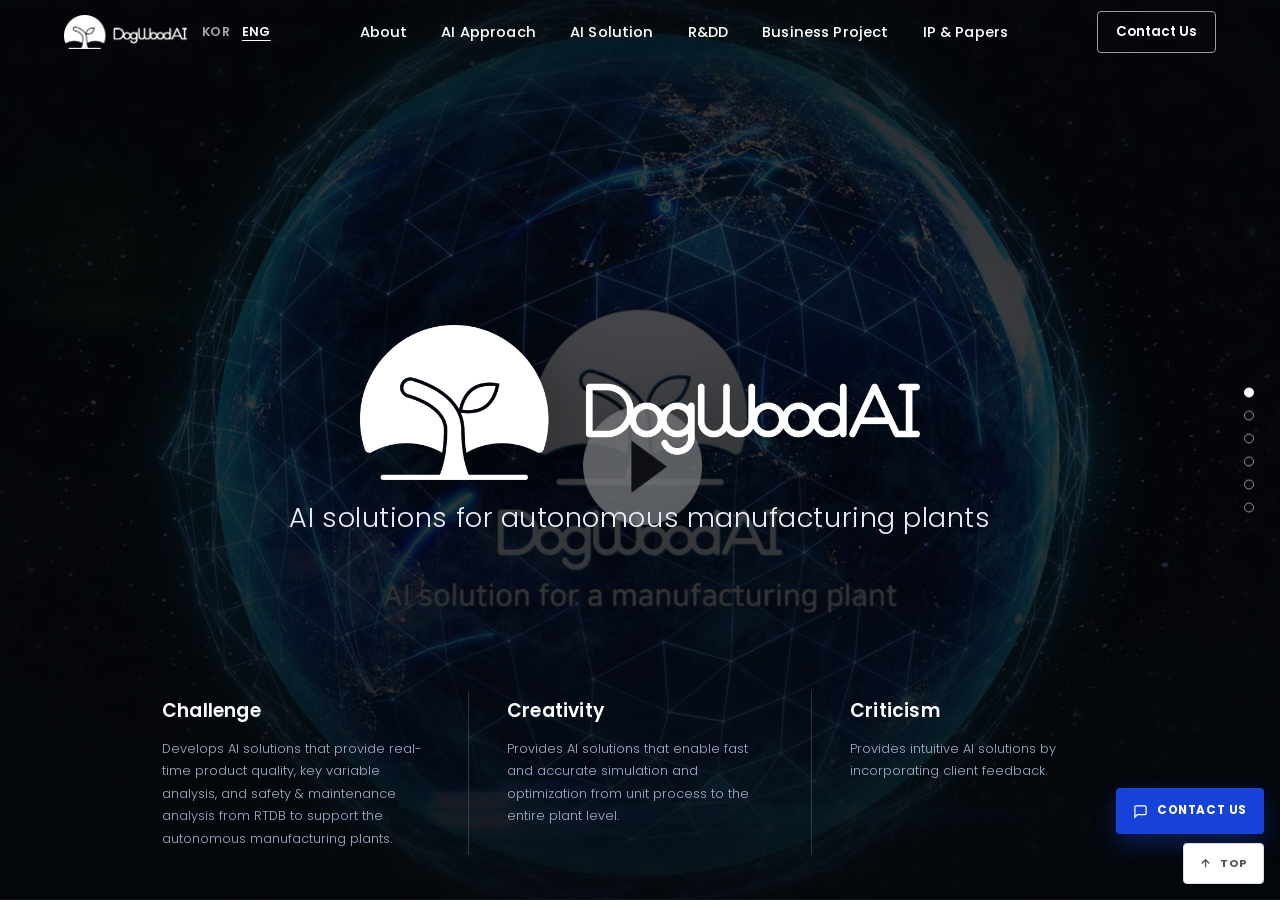
==== index.html @ 95823eed "✨ ADD: 홈페이지 코드 및 파일 추가" ====
<!DOCTYPE html>
<html lang="en">
<head>
<meta charset="UTF-8">
<meta name="viewport" content="width=device-width, initial-scale=1.0">
<title>DogWoodAI — AI solutions for autonomous manufacturing plants</title>
<meta name="description" content="DogWoodAI builds tailor-made AI for real-time prediction, simulation, optimization and safety analysis of manufacturing plants.">
<link rel="icon" href="assets/main/visual-logo.png">
<link rel="preconnect" href="https://fonts.googleapis.com">
<link rel="preconnect" href="https://fonts.gstatic.com" crossorigin>
<link href="https://fonts.googleapis.com/css2?family=Poppins:wght@300;400;500;600;700;800&family=Noto+Sans+KR:wght@300;400;500;700;800&display=swap" rel="stylesheet">
<link rel="stylesheet" href="css/style.css">
</head>
<body data-page="index.html">
<div id="site-header"></div>

<div class="fp-wrap" id="fpWrap">

  <!-- PANEL 1 · HERO -->
  <section class="hero panel panel-black" id="hero">
    <video class="hero-video" autoplay muted loop playsinline poster="assets/video/mp4_bg.jpg">
      <source src="assets/video/ad01.mp4" type="video/mp4">
    </video>
    <div class="hero-overlay"></div>
    <div class="hero-inner">
      <img class="hero-logo" src="assets/main/visual-logo.png" alt="DogWoodAI">
      <h1 class="hero-tagline" data-i18n="home.hero.tagline"></h1>
    </div>
    <div class="hero-3c">
      <div class="wrap">
        <dl><dt data-i18n="home.3c.c1.t"></dt><dd data-i18n="home.3c.c1.d"></dd></dl>
        <dl class="line"><dt data-i18n="home.3c.c2.t"></dt><dd data-i18n="home.3c.c2.d"></dd></dl>
        <dl><dt data-i18n="home.3c.c3.t"></dt><dd data-i18n="home.3c.c3.d"></dd></dl>
      </div>
    </div>
  </section>

  <!-- PANEL 2 · BUSINESS PROJECT (1) -->
  <section class="panel panel-dark" id="projects1">
    <div class="container">
      <div class="section-head reveal" style="margin-bottom:30px">
        <span class="eyebrow" data-i18n="home.proj.eyebrow"></span>
        <h2 class="h-lg" data-i18n="home.proj.title"></h2>
      </div>
      <div class="proj-grid" id="projGrid1"></div>
    </div>
  </section>

  <!-- PANEL 3 · BUSINESS PROJECT (2) -->
  <section class="panel panel-black" id="projects2">
    <div class="container">
      <div class="section-head reveal" style="margin-bottom:30px">
        <span class="eyebrow" data-i18n="home.proj.eyebrow"></span>
        <h2 class="h-lg" data-i18n="home.proj.sub"></h2>
      </div>
      <div class="proj-grid" id="projGrid2"></div>
    </div>
  </section>

  <!-- PANEL 4 · VIDEO -->
  <section class="panel panel-video" id="video">
    <div class="container">
      <div class="section-head reveal">
        <span class="eyebrow" data-i18n="home.video.eyebrow"></span>
        <h2 class="h-lg" data-i18n="home.video.title"></h2>
        <p class="lead" data-i18n="home.video.sub"></p>
      </div>
      <div class="fp-video reveal">
        <video controls preload="none" data-globe poster="assets/video/mp4_bg.jpg">
          <source src="assets/video/dogwood_01.mp4" type="video/mp4">
        </video>
      </div>
    </div>
  </section>

  <!-- PANEL 5 · CONTACT -->
  <section class="panel panel-dark" id="contact">
    <div class="container">
      <div class="section-head reveal" style="margin-bottom:6px"><h2 class="h-lg" data-i18n="home.contact.h"></h2></div>
      <div class="contact-card reveal">
        <div class="contact-wrap">
          <div class="contact-info">
            <div class="ci-item">
              <span class="ci-ic"><svg viewBox="0 0 24 24" fill="none" stroke="currentColor" stroke-width="2"><path d="M12 21s-7-6.5-7-11a7 7 0 0 1 14 0c0 4.5-7 11-7 11Z"/><circle cx="12" cy="10" r="2.4"/></svg></span>
              <div><b data-i18n="contact.addr.l"></b><span data-i18n="contact.addr.v"></span></div>
            </div>
            <div class="ci-item">
              <span class="ci-ic"><svg viewBox="0 0 24 24" fill="none" stroke="currentColor" stroke-width="2"><path d="M22 16.9v3a2 2 0 0 1-2.2 2 19.8 19.8 0 0 1-8.6-3 19.5 19.5 0 0 1-6-6 19.8 19.8 0 0 1-3-8.7A2 2 0 0 1 4.1 2H7a2 2 0 0 1 2 1.7c.1 1 .4 1.9.7 2.8a2 2 0 0 1-.5 2.1L8 9.9a16 16 0 0 0 6 6l1.3-1.3a2 2 0 0 1 2.1-.4c.9.3 1.8.5 2.8.6a2 2 0 0 1 1.8 2.1Z"/></svg></span>
              <div><b data-i18n="contact.phone.l"></b><span>+82 10 6278 0184</span></div>
            </div>
            <div class="ci-item">
              <span class="ci-ic"><svg viewBox="0 0 24 24" fill="none" stroke="currentColor" stroke-width="2"><rect x="2" y="4" width="20" height="16" rx="2"/><path d="m2 7 10 6 10-6"/></svg></span>
              <div><b data-i18n="contact.email.l"></b><span>dogwoodai@dogwoodai.com</span></div>
            </div>
          </div>
          <form class="contact-form" id="contactForm">
            <div class="form-row">
              <div class="field"><label data-i18n="contact.f.name"></label><input type="text" data-i18n-ph="contact.f.name.ph" required></div>
              <div class="field"><label data-i18n="contact.f.email"></label><input type="email" data-i18n-ph="contact.f.email.ph" required></div>
            </div>
            <div class="field">
              <label data-i18n="contact.f.msg"></label>
              <textarea maxlength="500" data-i18n-ph="contact.f.msg.ph" required></textarea>
              <div class="char-count">0 / 500</div>
            </div>
            <label class="consent"><input type="checkbox" required><span data-i18n="contact.consent"></span></label>
            <button type="submit" class="btn btn-primary btn-lg" style="width:100%;justify-content:center" data-i18n="contact.submit"></button>
          </form>
        </div>
      </div>
    </div>
  </section>

  <!-- PANEL 6 · FOOTER -->
  <section class="panel panel-foot" id="end">
    <div id="site-footer"></div>
  </section>

</div>

<div class="fp-dots" id="fpDots"></div>

<script src="js/translations.js"></script>
<script src="js/app.js"></script>
<script>
document.addEventListener("DOMContentLoaded", function(){
  /* Business Project cards — real thumbnails + real titles (matches the live site) */
  function projCard(i){
    var n = (i < 10 ? "0" : "") + i;
    return '<a class="proj-box reveal" href="projects.html">'+
      '<div class="pb-img"><img src="assets/main/slider_thumb'+n+'.jpg" alt="" loading="lazy"></div>'+
      '<div class="pb-body"><h3 data-i18n="proj.p'+i+'.t"></h3>'+
      '<span class="pb-more" data-i18n="home.proj.click"></span></div></a>';
  }
  document.getElementById("projGrid1").innerHTML = [1,2,3,4,5,6].map(projCard).join("");
  document.getElementById("projGrid2").innerHTML = [7,8,9].map(projCard).join("");

  window.DW.setLang(window.DW.getLang());
  window.DW.observeReveals();
});
</script>
<script src="js/fullpage.js"></script>
</body>
</html>
---- css/style.css ----
@import url('https://fonts.googleapis.com/css2?family=Poppins:wght@300;400;500;600;700;800&family=Noto+Sans+KR:wght@300;400;500;700;800&family=Titillium+Web:wght@400;600;700&display=swap');
/* ===================================================================
   DogWoodAI — Site Clone Stylesheet
   Corporate AI / industrial autonomous-plant aesthetic
   =================================================================== */

/* ---------- Design Tokens ---------- */
:root{
  --navy-900:#06122e;
  --navy-800:#0a1f44;
  --navy-700:#102a5c;
  --navy-600:#173a78;
  --blue-500:#1f6feb;
  --blue-400:#3b82f6;
  --cyan-400:#38bdf8;
  --teal-400:#2dd4bf;
  --coral:#ff6b6b;          /* subtle dogwood accent */
  --ink:#0f172a;
  --slate:#475569;
  --muted:#64748b;
  --line:#e3e9f2;
  --bg:#ffffff;
  --bg-soft:#f5f8fc;
  --bg-softer:#eef3fb;
  --white:#ffffff;

  --radius:14px;
  --radius-sm:10px;
  --radius-lg:22px;
  --shadow-sm:0 1px 3px rgba(16,42,92,.06),0 1px 2px rgba(16,42,92,.04);
  --shadow:0 8px 30px rgba(13,33,73,.08);
  --shadow-lg:0 24px 60px rgba(13,33,73,.16);
  --maxw:1200px;
  --nav-h:64px;

  --ff-sans:"Poppins","Noto Sans KR",-apple-system,BlinkMacSystemFont,"Segoe UI",Roboto,sans-serif;
  --black:#05080d;
  --grad-hero:radial-gradient(1200px 600px at 70% -10%,rgba(56,189,248,.25),transparent 60%),
              radial-gradient(900px 500px at 10% 20%,rgba(31,111,235,.28),transparent 55%),
              linear-gradient(160deg,#06122e 0%,#0a1f44 45%,#102a5c 100%);
}

*,*::before,*::after{box-sizing:border-box;margin:0;padding:0}
html{scroll-behavior:smooth;-webkit-text-size-adjust:100%}
body{
  font-family:var(--ff-sans);
  color:var(--ink);
  background:var(--bg);
  line-height:1.65;
  font-size:16px;
  overflow-x:hidden;
  -webkit-font-smoothing:antialiased;
}
img{max-width:100%;display:block}
a{color:inherit;text-decoration:none}
ul{list-style:none}
button{font-family:inherit;cursor:pointer;border:none;background:none}
:lang(ko),[lang="ko"]{word-break:keep-all}

.container{width:100%;max-width:var(--maxw);margin:0 auto;padding:0 24px}
.section{padding:96px 0}
.section--soft{background:var(--bg-soft)}
.section--navy{background:var(--navy-800);color:#dce6f7}
.center{text-align:center}

/* ---------- Typography helpers ---------- */
h1,h2,h3,h4{line-height:1.2;font-weight:800;letter-spacing:-.02em;color:var(--ink)}
.section--navy h1,.section--navy h2,.section--navy h3{color:#fff}
.eyebrow{
  display:inline-block;font-size:.78rem;font-weight:700;letter-spacing:.18em;
  text-transform:uppercase;color:var(--blue-500);margin-bottom:14px;
}
.section--navy .eyebrow{color:var(--cyan-400)}
.h-xl{font-size:clamp(2.2rem,5vw,3.6rem)}
.h-lg{font-size:clamp(1.8rem,3.6vw,2.7rem)}
.h-md{font-size:clamp(1.3rem,2.4vw,1.7rem)}
.lead{font-size:1.12rem;color:var(--slate)}
.section--navy .lead{color:#aebfe0}
.muted{color:var(--muted)}
.section-head{max-width:760px;margin:0 auto 56px;text-align:center}
.section-head.left{margin-left:0;text-align:left}

/* ---------- Buttons ---------- */
.btn{
  display:inline-flex;align-items:center;gap:9px;
  padding:13px 26px;border-radius:999px;font-weight:600;font-size:.96rem;
  transition:.22s ease;white-space:nowrap;cursor:pointer;border:1.5px solid transparent;
}
.btn svg{width:18px;height:18px}
.btn-primary{background:var(--blue-500);color:#fff;box-shadow:0 8px 22px rgba(31,111,235,.32)}
.btn-primary:hover{background:#1559c9;transform:translateY(-2px);box-shadow:0 12px 28px rgba(31,111,235,.42)}
.btn-ghost{border-color:rgba(255,255,255,.35);color:#fff}
.btn-ghost:hover{background:rgba(255,255,255,.1);border-color:#fff}
.btn-outline{border-color:var(--line);color:var(--ink);background:#fff}
.btn-outline:hover{border-color:var(--blue-500);color:var(--blue-500)}
.btn-lg{padding:16px 34px;font-size:1.02rem}

/* ===================================================================
   HEADER / NAV
   =================================================================== */
.site-header{
  position:fixed;top:0;left:0;right:0;z-index:1000;
  background:#fff;border-bottom:1px solid var(--line);transition:.3s;
}
/* transparent variant — used ONLY over the homepage video hero */
.site-header.over-hero{background:transparent;border-bottom-color:transparent;box-shadow:none}
.nav{height:var(--nav-h);display:flex;align-items:center;justify-content:space-between;gap:20px}
.nav-left{display:flex;align-items:center;gap:15px}
.brand{display:flex;align-items:center}
.brand-logo{height:34px;width:auto;display:block;transition:.3s;filter:brightness(0)} /* BLACK logo on white header */
.site-header.over-hero .brand-logo{filter:none} /* white logo over dark hero */

.nav-menu{display:flex;align-items:center;gap:26px}
.nav-item{position:static}
.nav-link{
  display:flex;align-items:center;padding:21px 4px;
  font-weight:600;font-size:.92rem;color:#111;transition:.16s;cursor:pointer;letter-spacing:.01em;
}
.nav-link:hover{color:var(--blue-500)}
.site-header.over-hero .nav-link{color:#fff;font-weight:500}
.site-header.over-hero .nav-link:hover{color:#fff}

/* horizontal sub-menu bar under the header (matches the original) */
.dropdown{
  position:absolute;top:100%;left:0;right:0;
  background:#fff;border-bottom:1px solid var(--line);box-shadow:0 16px 28px rgba(13,33,73,.08);
  opacity:0;visibility:hidden;transition:.16s;transform:translateY(-4px);
}
.dropdown::before{content:"";position:absolute;top:-14px;left:0;right:0;height:16px} /* hover bridge */
.nav-item:hover .dropdown{opacity:1;visibility:visible;transform:translateY(0)}
.dropdown-grid{display:flex;justify-content:center;gap:46px;padding:15px 24px;flex-wrap:wrap}
.drop-link{display:block;white-space:nowrap}
.drop-link b{font-weight:600;font-size:.88rem;color:#222;transition:.14s}
.drop-link:hover b{color:var(--blue-500);text-decoration:underline;text-underline-offset:5px}

.nav-right{display:flex;align-items:center;gap:12px}
/* language switch — plain text next to the logo, active is underlined */
.lang-toggle{display:flex;align-items:center;gap:12px}
.lang-toggle button{padding:0;font-size:.78rem;font-weight:600;color:#9aa0aa;letter-spacing:.02em;transition:.16s}
.lang-toggle button:hover{color:#111}
.lang-toggle button.active{color:#111;text-decoration:underline;text-underline-offset:4px}
.site-header.over-hero .lang-toggle button{color:rgba(255,255,255,.65)}
.site-header.over-hero .lang-toggle button:hover,
.site-header.over-hero .lang-toggle button.active{color:#fff}
/* contact button — thin outlined rectangle */
.nav-cta{display:inline-flex;background:transparent;border:1px solid #2a2a2a;border-radius:4px;
  padding:9px 18px;font-size:.84rem;color:#111;box-shadow:none;font-weight:600}
.nav-cta:hover{background:#111;border-color:#111;color:#fff;transform:none}
.site-header.over-hero .nav-cta{border-color:rgba(255,255,255,.6);color:#fff;background:transparent}
.site-header.over-hero .nav-cta:hover{background:rgba(255,255,255,.14);border-color:#fff;color:#fff}

.hamburger{display:none;width:44px;height:44px;border-radius:11px;align-items:center;justify-content:center;border:1px solid var(--line)}
.site-header.over-hero .hamburger{border-color:rgba(255,255,255,.4)}
.hamburger span{display:block;width:20px;height:2px;background:var(--ink);position:relative;transition:.25s}
.hamburger span::before,.hamburger span::after{content:"";position:absolute;left:0;width:20px;height:2px;background:var(--ink);transition:.25s}
.site-header.over-hero .hamburger span,.site-header.over-hero .hamburger span::before,.site-header.over-hero .hamburger span::after{background:#fff}
.hamburger span::before{top:-6px}.hamburger span::after{top:6px}
body.menu-open .hamburger span{background:transparent}
body.menu-open .hamburger span::before{top:0;transform:rotate(45deg)}
body.menu-open .hamburger span::after{top:0;transform:rotate(-45deg)}

/* mobile panel */
.mobile-nav{position:fixed;inset:var(--nav-h) 0 0 0;background:#fff;z-index:999;transform:translateX(100%);
  transition:.3s;overflow-y:auto;padding:18px 22px 60px;display:none}
.mobile-nav.open{transform:translateX(0)}
.m-group{border-bottom:1px solid var(--line)}
.m-head{display:flex;justify-content:space-between;align-items:center;padding:16px 4px;font-weight:700;font-size:1.05rem}
.m-head .chev{width:16px;height:16px;transition:.25s}
.m-group.open .m-head .chev{transform:rotate(180deg)}
.m-sub{max-height:0;overflow:hidden;transition:.3s}
.m-group.open .m-sub{max-height:600px}
.m-sub a{display:block;padding:11px 4px 11px 16px;color:var(--slate);font-size:.95rem;border-left:2px solid var(--line)}
.m-sub a:hover{color:var(--blue-500);border-color:var(--blue-500)}
.m-cta{margin-top:22px;display:flex;flex-direction:column;gap:12px}

/* ===================================================================
   CES POPUP
   =================================================================== */
.ces-popup{position:fixed;left:24px;bottom:24px;z-index:1100;width:340px;max-width:calc(100vw - 48px);
  background:#fff;border-radius:18px;box-shadow:var(--shadow-lg);overflow:hidden;border:1px solid var(--line);
  transform:translateY(20px);opacity:0;transition:.4s;pointer-events:none}
.ces-popup.show{transform:translateY(0);opacity:1;pointer-events:auto}
.ces-banner{position:relative;background:var(--navy-900);line-height:0}
.ces-banner img{width:100%;height:auto;display:block}
.ces-body{padding:16px 18px 18px}
.ces-body p{font-size:.9rem;color:var(--slate);margin-bottom:14px}
.ces-body .btn{width:100%;justify-content:center;padding:11px}
.ces-close{position:absolute;top:10px;right:12px;width:28px;height:28px;border-radius:8px;color:#fff;
  background:rgba(0,0,0,.25);display:grid;place-items:center;font-size:1rem;z-index:2}
.ces-close:hover{background:rgba(0,0,0,.45)}

/* ===================================================================
   HERO
   =================================================================== */
.hero{position:relative;height:100vh;min-height:660px;background:var(--black);color:#fff;overflow:hidden;
  display:flex;align-items:center;justify-content:center}
.hero-video{position:absolute;inset:0;width:100%;height:100%;object-fit:cover;z-index:0}
.hero-overlay{position:absolute;inset:0;z-index:1;
  background:radial-gradient(120% 90% at 50% 35%,rgba(5,8,13,.45),rgba(5,8,13,.86) 90%)}
.hero-inner{position:relative;z-index:3;width:100%;max-width:1100px;padding:0 24px;text-align:center;
  display:flex;flex-direction:column;align-items:center;margin-top:-40px}
.hero-logo{width:min(560px,82vw);height:auto;margin:0 auto 22px;
  filter:drop-shadow(0 6px 30px rgba(0,0,0,.4));animation:heroFade 1.2s ease both}
.hero-tagline{color:#eaf0fb;font-size:clamp(1rem,2.3vw,1.7rem);font-weight:300;letter-spacing:.02em;
  animation:heroFade 1.2s .15s ease both}
@keyframes heroFade{from{opacity:0;transform:translateY(18px)}to{opacity:1;transform:none}}

/* Challenge / Creativity / Criticism at the bottom */
.hero-3c{position:absolute;left:0;right:0;bottom:46px;z-index:3;animation:heroFade 1.2s .3s ease both}
.hero-3c .wrap{max-width:1080px;margin:0 auto;padding:0 24px;display:grid;grid-template-columns:repeat(3,1fr)}
.hero-3c dl{padding:4px 38px}
.hero-3c dl.line{border-left:1px solid rgba(255,255,255,.16);border-right:1px solid rgba(255,255,255,.16)}
.hero-3c dt{color:#fff;font-weight:600;font-size:1.18rem;margin-bottom:12px;letter-spacing:.01em}
.hero-3c dd{font-size:.8rem;line-height:1.75;color:#9fb0c9;font-weight:300}

/* vertical slide dots */
.hero-dots{position:absolute;right:30px;top:50%;transform:translateY(-50%);z-index:4;display:flex;flex-direction:column;gap:14px}
.hero-dots span{width:9px;height:9px;border-radius:50%;border:1.5px solid rgba(255,255,255,.55);
  background:transparent;cursor:pointer;transition:.2s}
.hero-dots span:hover{border-color:#fff}
.hero-dots span.active{background:#fff;border-color:#fff}

/* scroll indicator */
.hero-scroll{position:absolute;left:50%;bottom:170px;transform:translateX(-50%);z-index:4;
  width:26px;height:42px;border:2px solid rgba(255,255,255,.5);border-radius:14px;display:none}
.hero-scroll::after{content:"";position:absolute;left:50%;top:8px;width:4px;height:8px;border-radius:2px;
  background:#fff;transform:translateX(-50%);animation:scrolly 1.6s ease infinite}
@keyframes scrolly{0%{opacity:0;transform:translate(-50%,0)}40%{opacity:1}80%,100%{opacity:0;transform:translate(-50%,12px)}}

/* ===================================================================
   3C — Challenge / Creativity / Criticism
   =================================================================== */
.cards-3{display:grid;grid-template-columns:repeat(3,1fr);gap:24px}
.c-card{position:relative;background:#fff;border:1px solid var(--line);border-radius:var(--radius-lg);
  padding:36px 30px;transition:.25s;overflow:hidden}
.c-card:hover{transform:translateY(-6px);box-shadow:var(--shadow-lg);border-color:transparent}
.c-card::before{content:"";position:absolute;top:0;left:0;width:100%;height:4px;
  background:linear-gradient(90deg,var(--blue-500),var(--cyan-400));opacity:0;transition:.25s}
.c-card:hover::before{opacity:1}
.c-num{font-size:.8rem;font-weight:800;letter-spacing:.15em;color:var(--blue-500)}
.c-ic{width:60px;height:60px;border-radius:16px;display:grid;place-items:center;margin:14px 0 20px;
  background:linear-gradient(135deg,var(--navy-800),var(--blue-500));color:#fff}
.c-ic svg{width:30px;height:30px}
.c-card h3{font-size:1.35rem;margin-bottom:12px}
.c-card p{color:var(--slate);font-size:.98rem}

/* ===================================================================
   FEATURE / SPLIT blocks
   =================================================================== */
.split{display:grid;grid-template-columns:1fr 1fr;gap:60px;align-items:center}
.split.rev .split-media{order:2}
.feature-list{display:flex;flex-direction:column;gap:18px;margin-top:26px}
.feature-list li{display:flex;gap:14px;align-items:flex-start}
.feature-list .fic{width:30px;height:30px;border-radius:8px;flex:none;display:grid;place-items:center;
  background:var(--bg-softer);color:var(--blue-500)}
.feature-list .fic svg{width:17px;height:17px}
.feature-list b{display:block;font-size:1.02rem}
.feature-list p{font-size:.94rem;color:var(--muted);margin:0}

/* media placeholder block */
.media{position:relative;border-radius:var(--radius-lg);overflow:hidden;background:var(--grad-hero);
  min-height:340px;display:grid;place-items:center;color:#fff;box-shadow:var(--shadow-lg)}
.media .media-label{position:absolute;bottom:16px;left:18px;font-size:.78rem;color:#b9caea;
  background:rgba(0,0,0,.25);padding:5px 12px;border-radius:999px;backdrop-filter:blur(4px)}
.media .media-ic{width:90px;height:90px;opacity:.9}
.media img{position:absolute;inset:0;width:100%;height:100%;object-fit:cover;z-index:0}
.media .media-label{z-index:2}
.media.has-img::after{content:"";position:absolute;inset:0;z-index:1;background:linear-gradient(180deg,rgba(6,18,46,.1),rgba(6,18,46,.45))}

/* full-width technical diagram band (Approach / Solution) */
.diagram{width:100%;border-radius:16px;overflow:hidden;border:1px solid var(--line);background:#fff;box-shadow:var(--shadow);margin-top:18px}
.diagram img{width:100%;height:auto;display:block}
.diagram + .diagram{margin-top:22px}
.diagram-cap{text-align:center;font-size:.86rem;color:var(--muted);margin-top:14px}
.media.soft{background:linear-gradient(135deg,var(--bg-softer),#dbe7fb);color:var(--blue-500)}
.media.soft .media-label{color:var(--slate);background:rgba(255,255,255,.6)}
.media.video::before{content:"";position:absolute;width:72px;height:72px;border-radius:50%;
  background:rgba(255,255,255,.9);box-shadow:0 8px 30px rgba(0,0,0,.3)}
.media.video::after{content:"";position:absolute;border-left:24px solid var(--blue-500);
  border-top:14px solid transparent;border-bottom:14px solid transparent;margin-left:6px}

/* ===================================================================
   PROJECT CAROUSEL
   =================================================================== */
.carousel{position:relative}
.carousel-track{display:flex;gap:24px;overflow-x:auto;scroll-snap-type:x mandatory;
  padding:6px 4px 26px;scroll-behavior:smooth;-ms-overflow-style:none;scrollbar-width:none}
.carousel-track::-webkit-scrollbar{display:none}
.p-card{scroll-snap-align:start;flex:0 0 360px;max-width:360px;background:#fff;border:1px solid var(--line);
  border-radius:var(--radius-lg);overflow:hidden;transition:.25s;display:flex;flex-direction:column}
.p-card:hover{transform:translateY(-6px);box-shadow:var(--shadow-lg)}
.p-thumb{height:210px;position:relative;display:grid;place-items:center;color:#fff;overflow:hidden;background:var(--navy-800)}
.p-thumb img{position:absolute;inset:0;width:100%;height:100%;object-fit:cover;z-index:1;transition:.4s}
.p-card:hover .p-thumb img{transform:scale(1.06)}
.p-thumb::after{content:"";position:absolute;inset:0;z-index:1;background:linear-gradient(180deg,rgba(6,18,46,.15),rgba(6,18,46,.55))}
.p-thumb svg{width:64px;height:64px;opacity:.9;z-index:2}
.p-thumb .p-cat{position:absolute;top:14px;left:14px;z-index:2;font-size:.72rem;font-weight:700;
  background:rgba(255,255,255,.2);border:1px solid rgba(255,255,255,.3);padding:4px 11px;border-radius:999px;letter-spacing:.04em}
.p-body{padding:22px 22px 24px;flex:1;display:flex;flex-direction:column}
.p-body h3{font-size:1.12rem;margin-bottom:10px;line-height:1.35}
.p-body p{font-size:.9rem;color:var(--muted);flex:1}
.p-more{margin-top:16px;font-weight:700;font-size:.88rem;color:var(--blue-500);display:inline-flex;align-items:center;gap:6px}
.p-more svg{width:15px;height:15px;transition:.2s}
.p-card:hover .p-more svg{transform:translateX(4px)}
.carousel-nav{display:flex;gap:10px;justify-content:flex-end;margin-bottom:8px}
.carousel-btn{width:46px;height:46px;border-radius:50%;border:1px solid var(--line);background:#fff;
  display:grid;place-items:center;color:var(--ink);transition:.2s}
.carousel-btn:hover{background:var(--navy-800);color:#fff;border-color:var(--navy-800)}
.carousel-btn svg{width:20px;height:20px}

/* thumbnail gradient variants */
.g1{background:linear-gradient(135deg,#0a1f44,#1f6feb)}
.g2{background:linear-gradient(135deg,#0e7490,#38bdf8)}
.g3{background:linear-gradient(135deg,#155e75,#2dd4bf)}
.g4{background:linear-gradient(135deg,#1e3a8a,#6366f1)}
.g5{background:linear-gradient(135deg,#0f766e,#22c55e)}
.g6{background:linear-gradient(135deg,#7c2d12,#f59e0b)}
.g7{background:linear-gradient(135deg,#312e81,#8b5cf6)}
.g8{background:linear-gradient(135deg,#0c4a6e,#0ea5e9)}
.g9{background:linear-gradient(135deg,#134e4a,#14b8a6)}

/* ===================================================================
   STATS band
   =================================================================== */
.stats{display:grid;grid-template-columns:repeat(4,1fr);gap:30px;text-align:center}
.stat b{display:block;font-size:clamp(2.2rem,4vw,3rem);font-weight:800;color:#fff;letter-spacing:-.02em}
.stat span{font-size:.92rem;color:#9fb2da}

/* ===================================================================
   PAGE HERO (sub-pages)
   =================================================================== */
.page-hero{background:linear-gradient(rgba(4,10,26,.32),rgba(4,10,26,.32)),url(../assets/main/s_visual00.jpg) center/cover no-repeat,#06122e;
  color:#fff;margin-top:var(--nav-h);height:286px;padding:0;display:flex;align-items:center;position:relative;overflow:hidden}
body[data-banner="1"] .page-hero{background-image:linear-gradient(rgba(4,10,26,.32),rgba(4,10,26,.32)),url(../assets/main/s_visual01.jpg)}
body[data-banner="2"] .page-hero{background-image:linear-gradient(rgba(4,10,26,.32),rgba(4,10,26,.32)),url(../assets/main/s_visual02.jpg)}
body[data-banner="3"] .page-hero{background-image:linear-gradient(rgba(4,10,26,.32),rgba(4,10,26,.32)),url(../assets/main/s_visual03.jpg)}
.page-hero::after{content:none}
.page-hero .container{position:relative;z-index:2}
.breadcrumb{display:none}
.page-hero h1{font-size:clamp(2rem,3.6vw,2.7rem);color:#fff;margin:0;font-weight:700}
.page-hero p{display:none}

/* sub-nav tabs */
.subnav{background:#fff;border-bottom:1px solid var(--line);position:sticky;top:var(--nav-h);z-index:90}
.subnav .container{display:flex;gap:6px;overflow-x:auto;scrollbar-width:none}
.subnav .container::-webkit-scrollbar{display:none}
.subnav a{padding:17px 16px;font-weight:600;font-size:.92rem;color:var(--muted);border-bottom:2px solid transparent;white-space:nowrap;transition:.18s}
.subnav a:hover{color:var(--ink)}
.subnav a.active{color:var(--blue-500);border-color:var(--blue-500)}

/* ===================================================================
   GENERIC GRID CARDS (solutions, approaches, rndd, projects)
   =================================================================== */
.grid{display:grid;gap:24px}
.grid-2{grid-template-columns:repeat(2,1fr)}
.grid-3{grid-template-columns:repeat(3,1fr)}
.grid-4{grid-template-columns:repeat(4,1fr)}

.tile{background:#fff;border:1px solid var(--line);border-radius:var(--radius-lg);padding:30px 28px;transition:.25s;display:flex;flex-direction:column}
.tile:hover{transform:translateY(-5px);box-shadow:var(--shadow-lg);border-color:transparent}
.tile-ic{width:56px;height:56px;border-radius:14px;display:grid;place-items:center;margin-bottom:20px;
  background:linear-gradient(135deg,var(--navy-800),var(--blue-500));color:#fff}
.tile-ic svg{width:28px;height:28px}
.tile .tag{font-size:.74rem;font-weight:700;color:var(--blue-500);letter-spacing:.08em;text-transform:uppercase}
.tile h3{font-size:1.22rem;margin:6px 0 12px}
.tile p{color:var(--slate);font-size:.95rem;flex:1}
.tile .tile-more{margin-top:18px;font-weight:700;font-size:.88rem;color:var(--blue-500);display:inline-flex;gap:6px;align-items:center}
.tile .tile-more svg{width:15px;height:15px;transition:.2s}
.tile:hover .tile-more svg{transform:translateX(4px)}

/* numbered list / chips */
.chips{display:flex;flex-wrap:wrap;gap:10px}
.chip{padding:9px 16px;border-radius:999px;background:var(--bg-softer);color:var(--navy-700);font-weight:600;font-size:.9rem;border:1px solid var(--line)}

/* spec list (solution detail) */
.spec{display:grid;grid-template-columns:repeat(3,1fr);gap:20px;margin-top:14px}
.spec-item{background:#fff;border:1px solid var(--line);border-radius:var(--radius);padding:24px}
.spec-item .si-ic{width:44px;height:44px;border-radius:11px;display:grid;place-items:center;margin-bottom:14px;
  background:var(--bg-softer);color:var(--blue-500)}
.spec-item .si-ic svg{width:22px;height:22px}
.spec-item h4{font-size:1.05rem;margin-bottom:8px}
.spec-item p{font-size:.9rem;color:var(--muted)}

/* table */
.table-wrap{overflow-x:auto;border:1px solid var(--line);border-radius:var(--radius)}
table{width:100%;border-collapse:collapse;min-width:560px}
th,td{padding:15px 18px;text-align:left;border-bottom:1px solid var(--line);font-size:.92rem}
th{background:var(--bg-soft);font-weight:700;color:var(--navy-800);font-size:.84rem;letter-spacing:.03em}
tr:last-child td{border-bottom:none}
td .badge{display:inline-block;padding:3px 10px;border-radius:999px;font-size:.74rem;font-weight:700}
.badge.b-blue{background:#e0ecff;color:#1559c9}
.badge.b-green{background:#dcfce7;color:#15803d}
.badge.b-amber{background:#fef3c7;color:#b45309}

/* profile cards (leadership) */
.profile{display:flex;gap:24px;background:#fff;border:1px solid var(--line);border-radius:var(--radius-lg);padding:30px;align-items:flex-start}
.profile .avatar{width:104px;height:124px;border-radius:16px;flex:none;display:grid;place-items:center;color:#fff;
  background:var(--grad-hero);font-size:2rem;font-weight:800;overflow:hidden}
.profile .avatar img{width:100%;height:100%;object-fit:cover}
.profile h3{font-size:1.3rem;margin-bottom:2px}
.profile .role{color:var(--blue-500);font-weight:700;font-size:.92rem;margin-bottom:12px}
.profile ul{margin-top:10px;display:flex;flex-direction:column;gap:7px}
.profile ul li{position:relative;padding-left:18px;font-size:.92rem;color:var(--slate)}
.profile ul li::before{content:"";position:absolute;left:0;top:9px;width:6px;height:6px;border-radius:50%;background:var(--blue-500)}

/* timeline */
.timeline{position:relative;padding-left:30px}
.timeline::before{content:"";position:absolute;left:7px;top:6px;bottom:6px;width:2px;background:var(--line)}
.tl-item{position:relative;padding-bottom:30px}
.tl-item::before{content:"";position:absolute;left:-30px;top:4px;width:16px;height:16px;border-radius:50%;
  background:#fff;border:3px solid var(--blue-500)}
.tl-item .tl-date{font-weight:800;color:var(--blue-500);font-size:.9rem}
.tl-item h4{font-size:1.08rem;margin:3px 0 5px}
.tl-item p{font-size:.93rem;color:var(--muted)}

/* news cards */
.news-card{background:#fff;border:1px solid var(--line);border-radius:var(--radius-lg);overflow:hidden;transition:.25s;display:flex;flex-direction:column}
.news-card:hover{transform:translateY(-5px);box-shadow:var(--shadow-lg)}
.news-thumb{height:180px;display:grid;place-items:center;color:#fff}
.news-thumb svg{width:54px;height:54px;opacity:.9}
.news-body{padding:22px}
.news-body .date{font-size:.8rem;color:var(--muted);font-weight:600}
.news-body h3{font-size:1.1rem;margin:8px 0 10px;line-height:1.4}
.news-body p{font-size:.9rem;color:var(--slate)}

/* ===================================================================
   CONTACT
   =================================================================== */
.contact-wrap{display:grid;grid-template-columns:.9fr 1.1fr;gap:48px;align-items:start}
.contact-info .ci-item{display:flex;gap:16px;padding:20px 0;border-bottom:1px solid var(--line)}
.contact-info .ci-item:last-child{border-bottom:none}
.ci-ic{width:48px;height:48px;border-radius:13px;flex:none;display:grid;place-items:center;color:#fff;background:linear-gradient(135deg,var(--navy-800),var(--blue-500))}
.ci-ic svg{width:22px;height:22px}
.ci-item b{display:block;font-size:.82rem;color:var(--muted);text-transform:uppercase;letter-spacing:.08em;margin-bottom:3px}
.ci-item span{font-size:1.04rem;font-weight:600;color:var(--ink)}
.contact-form{background:#fff;border:1px solid var(--line);border-radius:var(--radius-lg);padding:36px;box-shadow:var(--shadow)}
.form-row{display:grid;grid-template-columns:1fr 1fr;gap:18px}
.field{margin-bottom:18px}
.field label{display:block;font-weight:600;font-size:.9rem;margin-bottom:8px}
.field input,.field textarea,.field select{
  width:100%;padding:13px 16px;border:1.5px solid var(--line);border-radius:11px;font-family:inherit;font-size:.96rem;
  background:var(--bg-soft);transition:.18s;color:var(--ink)}
.field input:focus,.field textarea:focus,.field select:focus{outline:none;border-color:var(--blue-500);background:#fff;box-shadow:0 0 0 4px rgba(31,111,235,.1)}
.field textarea{resize:vertical;min-height:150px}
.char-count{text-align:right;font-size:.78rem;color:var(--muted);margin-top:6px}
.consent{display:flex;gap:11px;align-items:flex-start;font-size:.86rem;color:var(--slate);margin:6px 0 22px}
.consent input{width:18px;height:18px;margin-top:2px;flex:none;accent-color:var(--blue-500)}
.consent a{color:var(--blue-500);font-weight:600;text-decoration:underline}
.form-note{margin-top:16px;font-size:.84rem;color:var(--muted);text-align:center}
.map-box{margin-top:28px;border-radius:var(--radius);overflow:hidden;border:1px solid var(--line);height:240px;position:relative;
  background:linear-gradient(135deg,#dbe7fb,#eef3fb);display:grid;place-items:center;color:var(--blue-500)}
.map-box .pin{text-align:center}
.map-box svg{width:46px;height:46px;margin:0 auto 8px}

/* toast */
.toast{position:fixed;bottom:24px;left:50%;transform:translateX(-50%) translateY(80px);background:var(--navy-800);color:#fff;
  padding:15px 26px;border-radius:13px;box-shadow:var(--shadow-lg);z-index:2000;opacity:0;transition:.35s;font-weight:600;display:flex;gap:10px;align-items:center}
.toast.show{transform:translateX(-50%) translateY(0);opacity:1}
.toast svg{width:20px;height:20px;color:var(--teal-400)}

/* ===================================================================
   CTA band
   =================================================================== */
.cta-band{background:var(--grad-hero);color:#fff;border-radius:var(--radius-lg);padding:56px;text-align:center;position:relative;overflow:hidden}
.cta-band h2{color:#fff;margin-bottom:14px}
.cta-band p{color:#b9caea;max-width:560px;margin:0 auto 28px}
.cta-band .btn-group{display:flex;gap:14px;justify-content:center;flex-wrap:wrap}

/* ===================================================================
   FOOTER
   =================================================================== */
.site-footer{background:var(--navy-900);color:#9fb2da;padding:70px 0 30px}
.footer-grid{display:grid;grid-template-columns:1.6fr 1fr 1fr 1fr;gap:40px;padding-bottom:46px;border-bottom:1px solid rgba(255,255,255,.1)}
.footer-brand .brand{color:#fff;margin-bottom:16px}
.footer-brand p{font-size:.92rem;color:#8197bf;max-width:300px;margin-bottom:18px}
.social{display:flex;gap:12px}
.social a{width:40px;height:40px;border-radius:11px;display:grid;place-items:center;background:rgba(255,255,255,.07);color:#cdd9f0;transition:.2s}
.social a:hover{background:var(--blue-500);color:#fff;transform:translateY(-3px)}
.social svg{width:19px;height:19px}
.footer-col h4{color:#fff;font-size:.82rem;text-transform:uppercase;letter-spacing:.1em;margin-bottom:18px}
.footer-col ul{display:flex;flex-direction:column;gap:11px}
.footer-col a{font-size:.92rem;color:#9fb2da;transition:.16s}
.footer-col a:hover{color:#fff;padding-left:3px}
.footer-bottom{display:flex;justify-content:space-between;align-items:center;gap:16px;flex-wrap:wrap;padding-top:26px;font-size:.85rem;color:#6f84ad}
.footer-bottom .fb-links{display:flex;gap:20px}
.footer-bottom a:hover{color:#fff}
.footer-contact{font-size:.9rem;color:#8197bf;line-height:1.9;margin-top:4px}
.footer-contact b{color:#cdd9f0}

/* ===================================================================
   REVEAL ANIMATION
   =================================================================== */
.reveal{opacity:0;transform:translateY(28px);transition:.7s cubic-bezier(.2,.7,.2,1)}
.reveal.in{opacity:1;transform:none}
.reveal.d1{transition-delay:.08s}.reveal.d2{transition-delay:.16s}.reveal.d3{transition-delay:.24s}.reveal.d4{transition-delay:.32s}

/* ===================================================================
   RESPONSIVE
   =================================================================== */
@media(max-width:1024px){
  .hero-3c dl{padding:4px 22px}
  .hero-3c dd{font-size:.74rem}
  .split{grid-template-columns:1fr;gap:36px}
  .split.rev .split-media{order:0}
  .footer-grid{grid-template-columns:1fr 1fr;gap:32px}
  .contact-wrap{grid-template-columns:1fr;gap:32px}
}
@media(max-width:900px){
  .nav-menu{display:none}
  .hamburger{display:flex}
  .mobile-nav{display:block}
  .nav-cta{display:none}
  .grid-3,.grid-4{grid-template-columns:repeat(2,1fr)}
  .cards-3{grid-template-columns:1fr}
  .stats{grid-template-columns:repeat(2,1fr);gap:36px}
  .spec{grid-template-columns:1fr}
  .dropdown.wide .dropdown-grid{grid-template-columns:1fr}
}
@media(max-width:768px){
  .hero{height:auto;min-height:0;padding:130px 0 60px}
  .hero-inner{margin-top:0}
  .hero-3c{position:static;transform:none;margin-top:48px}
  .hero-3c .wrap{grid-template-columns:1fr;gap:26px;max-width:420px}
  .hero-3c dl{padding:0;text-align:center}
  .hero-3c dl.line{border:none;border-top:1px solid rgba(255,255,255,.16);border-bottom:1px solid rgba(255,255,255,.16);padding:24px 0}
  .hero-3c dd{font-size:.85rem}
  .hero-dots{display:none}
  .page-hero{padding:120px 0 56px}
}
@media(max-width:640px){
  .section{padding:64px 0}
  .container{padding:0 18px}
  .grid-2,.grid-3,.grid-4{grid-template-columns:1fr}
  .form-row{grid-template-columns:1fr}
  .footer-grid{grid-template-columns:1fr;gap:28px}
  .stats{grid-template-columns:1fr 1fr;gap:28px}
  .cta-band{padding:40px 24px}
  .profile{flex-direction:column}
  .p-card{flex:0 0 280px}
  .ces-popup{left:12px;right:12px;width:auto;bottom:12px}
  .footer-bottom{flex-direction:column;align-items:flex-start}
}

/* ===================================================================
   FULLPAGE (homepage) — wheel-snap panels + right-side dots
   =================================================================== */
.fp-wrap{position:relative}
.panel{position:relative;padding:80px 0}
.panel > .container{width:100%}

/* dark theming for homepage panels */
.panel-dark{background:radial-gradient(1100px 620px at 78% -12%,rgba(31,111,235,.20),transparent 60%),linear-gradient(180deg,#070f1d,#05080d)}
.panel-black,.panel-video{background:#05080d}
.panel-navy{background:var(--navy-800)}
.panel-dark,.panel-black,.panel-navy,.panel-video{color:#e7eefb}
.panel-dark .section-head h2,.panel-black .section-head h2,.panel-navy .section-head h2,.panel-video .section-head h2{color:#fff}
.panel-dark .lead,.panel-black .lead,.panel-navy .lead,.panel-video .lead{color:#aebfe0}
.panel-dark .eyebrow,.panel-black .eyebrow,.panel-navy .eyebrow,.panel-video .eyebrow{color:var(--cyan-400)}
.panel-dark .carousel-btn{background:rgba(255,255,255,.06);border-color:rgba(255,255,255,.18);color:#fff}
.panel-dark .carousel-btn:hover{background:#fff;color:var(--navy-800)}

/* right-side slide dots */
.fp-dots{position:fixed;right:26px;top:50%;transform:translateY(-50%);z-index:60;display:none;flex-direction:column;gap:13px}
.fp-dots span{width:10px;height:10px;border-radius:50%;border:1.5px solid rgba(255,255,255,.55);background:transparent;cursor:pointer;transition:.22s}
.fp-dots span:hover{border-color:#fff;transform:scale(1.18)}
.fp-dots span.active{background:#fff;border-color:#fff}

/* (homepage non-hero panels use the default white header; only the hero is transparent via .over-hero) */

/* globe video panel */
.fp-video{position:relative;width:100%;max-width:980px;margin:0 auto;border-radius:16px;overflow:hidden;box-shadow:var(--shadow-lg)}
.fp-video video{width:100%;height:auto;display:block;background:#000;aspect-ratio:16/9}

/* footer panel */
.panel-foot{padding:0;background:var(--navy-900)}
.panel-foot .cta-band{margin:0 auto 46px}

/* compact tiles so 8 fit a single screen */
.panel .tile{padding:22px 20px}
.panel .tile-ic{width:46px;height:46px;border-radius:12px;margin-bottom:13px}
.panel .tile-ic svg{width:24px;height:24px}
.panel .tile h3{font-size:1.04rem;margin:4px 0 7px}
.panel .tile p{font-size:.83rem}
.panel .tile .tile-more{margin-top:11px;font-size:.82rem}

/* === activate fullpage on desktop only (JS adds .fp to <body>) === */
@media(min-width:993px){
  html.fp,body.fp{height:100%;overflow:hidden}
  body.fp .fp-wrap{height:100vh;overflow-y:scroll;scroll-snap-type:y mandatory;scrollbar-width:none}
  body.fp .fp-wrap::-webkit-scrollbar{display:none}
  body.fp .panel{height:100vh;min-height:100vh;padding:104px 0 64px;display:flex;flex-direction:column;justify-content:center;
    scroll-snap-align:start;scroll-snap-stop:always;overflow:hidden}
  body.fp .panel.hero{padding:0}
  body.fp .panel-foot{padding:96px 0 0;justify-content:flex-start}
  body.fp .fp-dots{display:flex}
  /* project/contact panels can exceed one screen — let them grow & scroll */
  body.fp .panel#projects1,body.fp .panel#projects2,body.fp .panel#contact{height:auto;min-height:100vh;overflow:visible}
}

/* homepage Business Project grid (matches the real "box-wrap" slides) */
.proj-grid{display:grid;grid-template-columns:repeat(3,1fr);gap:22px}
.proj-box{background:rgba(255,255,255,.04);border:1px solid rgba(255,255,255,.1);border-radius:14px;overflow:hidden;
  transition:.25s;display:flex;flex-direction:column;text-align:left}
.proj-box:hover{transform:translateY(-5px);border-color:rgba(56,189,248,.45);box-shadow:0 18px 44px rgba(0,0,0,.45)}
.proj-box .pb-img{position:relative;aspect-ratio:16/9.5;overflow:hidden;background:#0a1f44}
.proj-box .pb-img img{position:absolute;inset:0;width:100%;height:100%;object-fit:cover;transition:.4s}
.proj-box:hover .pb-img img{transform:scale(1.06)}
.proj-box .pb-body{padding:15px 17px 17px;flex:1;display:flex;flex-direction:column}
.proj-box .pb-body h3{font-size:.93rem;line-height:1.4;color:#fff;margin-bottom:11px;flex:1;font-weight:600}
.proj-box .pb-more{font-size:.78rem;color:var(--cyan-400);font-weight:600;display:inline-flex;align-items:center;gap:6px}
.proj-box .pb-more::before{content:"—";opacity:.7}

/* homepage Contact panel card */
.contact-card{background:#fff;border-radius:var(--radius-lg);padding:34px;box-shadow:var(--shadow-lg);max-width:1000px;margin:26px auto 0}
.contact-card .contact-info h2{color:var(--ink)}
.contact-card .contact-info .ci-item{padding:14px 0}
.contact-card .contact-form{box-shadow:none;border:none;padding:0}
.contact-card .contact-form textarea{min-height:120px}
.panel#contact .section-head h2{color:#fff}

@media(max-width:900px){ .proj-grid{grid-template-columns:1fr 1fr} }
@media(max-width:600px){ .proj-grid{grid-template-columns:1fr} }

/* ===================================================================
   ONE-PAGE SECTION LAYOUT (Approach / Solution / Business Project)
   =================================================================== */
.intro-quote{border-left:4px solid #d9dde6;padding:8px 0 8px 24px;max-width:940px;
  color:#3c4356;font-size:1.03rem;line-height:1.85;margin:64px 0 8px}
.anchor-sec{scroll-margin-top:calc(var(--nav-h) + 8px)}

.detail{display:grid;grid-template-columns:1.04fr .92fr;gap:60px;align-items:flex-start;
  padding:72px 0;border-bottom:1px solid var(--line)}
.detail:last-of-type{border-bottom:none}
.detail.rev .d-fig{order:-1}
.detail h2{font-size:clamp(1.55rem,2.5vw,2.05rem);margin-bottom:4px;letter-spacing:-.01em}
.uh{display:inline-block;font-size:1.16rem;font-weight:700;color:#111;
  text-decoration:underline;text-underline-offset:7px;text-decoration-thickness:1.5px;margin:30px 0 13px}
.detail p{color:#374151;font-size:.97rem;line-height:1.8}
.dash-list{display:flex;flex-direction:column;gap:9px}
.dash-list li{position:relative;padding-left:18px;color:#374151;font-size:.96rem;line-height:1.65}
.dash-list li::before{content:"-";position:absolute;left:2px;color:#374151}
.d-fig{margin-top:8px}
.d-fig .frame{border:1px solid #e6e8ef;background:#fff;padding:8px;border-radius:4px}
.d-fig img{width:100%;height:auto;display:block}
.d-fig figcaption{text-align:center;font-weight:600;font-size:.85rem;color:#1f2937;margin-top:13px}
@media(max-width:900px){
  .detail{grid-template-columns:1fr;gap:30px;padding:52px 0}
  .detail.rev .d-fig{order:0}
}

/* floating quick buttons (bottom-right) */
.quick{position:fixed;right:16px;bottom:16px;z-index:950;display:flex;flex-direction:column;align-items:flex-end;gap:9px}
.q-contact{display:flex;align-items:center;gap:9px;background:#1742d8;color:#fff;font-weight:700;
  font-size:.74rem;letter-spacing:.05em;padding:13px 17px;border-radius:4px;box-shadow:0 10px 24px rgba(23,66,216,.38);transition:.2s}
.q-contact:hover{background:#0f33b5;transform:translateY(-2px)}
.q-contact svg{width:15px;height:15px}
.q-top{display:flex;align-items:center;gap:8px;background:#fff;border:1px solid #d9dde6;color:#555;
  font-weight:700;font-size:.7rem;letter-spacing:.05em;padding:11px 15px;border-radius:4px;transition:.2s;cursor:pointer}
.q-top:hover{border-color:#9aa3b5;color:#111}
.q-top svg{width:13px;height:13px}

/* IP & Papers tables */
.ip-table{border-top:2px solid #15171c}
.ip-table th{text-align:center;background:#f6f7f9;color:#15171c}
.ip-table td.c{text-align:center;white-space:nowrap}
.ip-note{font-size:.85rem;color:#475569;margin:6px 0 14px}

/* footer logo must stay white on dark footer */
.site-footer .brand-logo{filter:none}

/* ===================================================================
   VIDEO EMBEDS + STACKED MODULE LAYOUT (AI Solution / R&DD)
   =================================================================== */
.yt{position:relative;width:100%;aspect-ratio:16/9;background:#000;border-radius:8px;overflow:hidden;box-shadow:var(--shadow-sm)}
.yt iframe{position:absolute;inset:0;width:100%;height:100%;border:0}
.native-video{width:100%;border-radius:6px;display:block;background:#000}

/* DogWoodPro intro: 2 videos left, wheel card right */
.dwp{display:grid;grid-template-columns:1fr 1fr;gap:26px;align-items:stretch;margin:34px 0 10px}
.dwp-col{display:flex;flex-direction:column;gap:22px}
.dwp-card{border:1px solid var(--line);border-radius:12px;background:#fff;padding:26px;box-shadow:var(--shadow-sm)}
.dwp-card .wheel{max-width:380px;margin:0 auto 18px}
.dwp-card h3{font-size:1.18rem;text-align:center;margin-bottom:12px}
.dwp-card p{font-size:.93rem;color:#374151;line-height:1.75}
.dwp-card p.arrow{margin-top:10px;color:#1f2937}
@media(max-width:900px){.dwp{grid-template-columns:1fr}}

/* stacked module section: heading + lists full width, diagram below */
.mod{padding:58px 0;border-bottom:1px solid var(--line)}
.mod:last-of-type{border-bottom:none}
.mod h2{font-size:clamp(1.5rem,2.4vw,2rem);margin-bottom:4px;letter-spacing:-.01em}
.mod .diagram{margin-top:30px}
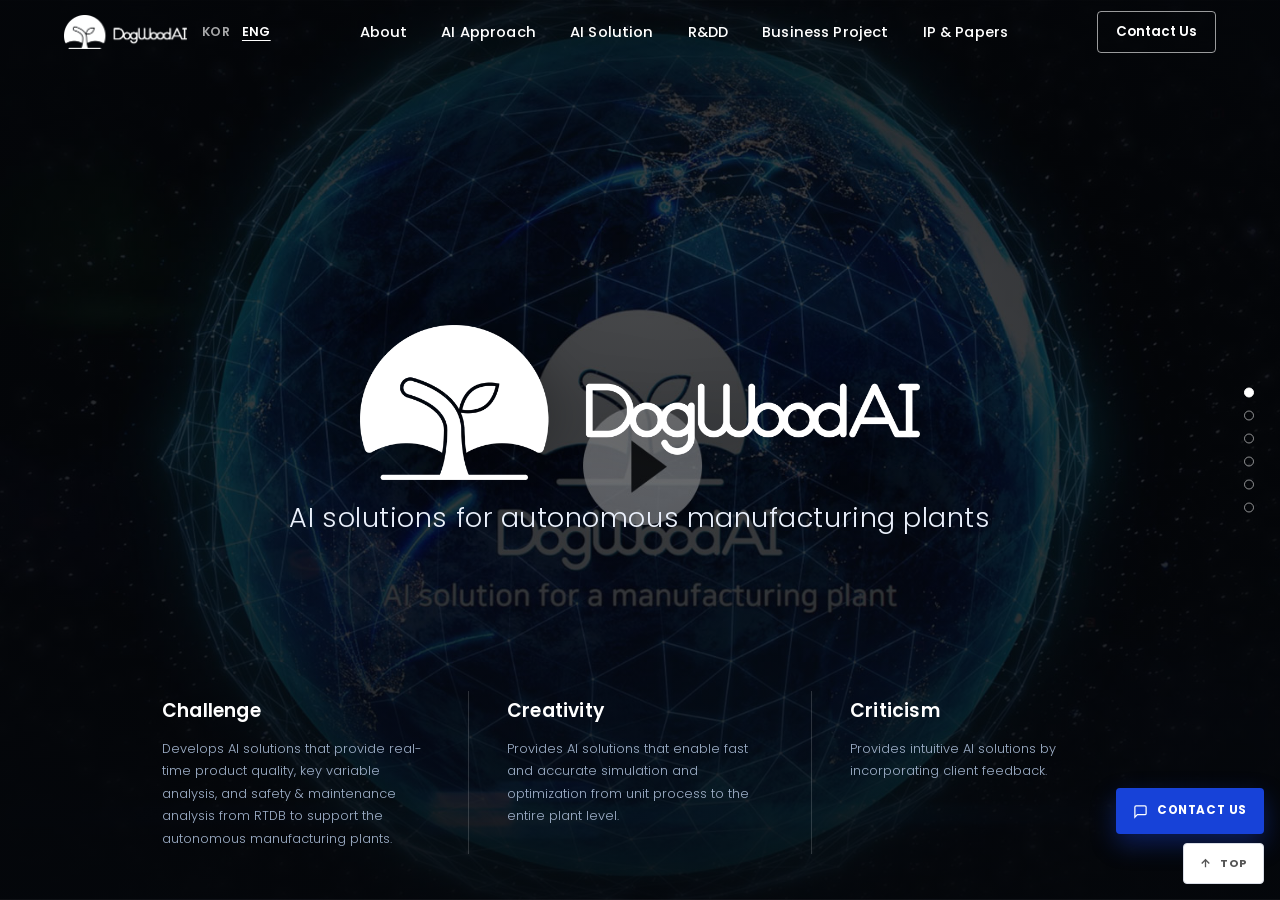
==== commit 3fb83bbe: "🔧 UPDATE: 파비콘 파일 수정 배경색이 있어서 투명버전으로 변경" ====
--- a/index.html
+++ b/index.html
@@ -3,9 +3,9 @@
 <head>
 <meta charset="UTF-8">
 <meta name="viewport" content="width=device-width, initial-scale=1.0">
-<title>DogWoodAI — AI solutions for autonomous manufacturing plants</title>
+<title>DogWoodAI</title>
 <meta name="description" content="DogWoodAI builds tailor-made AI for real-time prediction, simulation, optimization and safety analysis of manufacturing plants.">
-<link rel="icon" href="assets/main/visual-logo.png">
+<link rel="icon" href="assets/main/favicon.ico">
 <link rel="preconnect" href="https://fonts.googleapis.com">
 <link rel="preconnect" href="https://fonts.gstatic.com" crossorigin>
 <link href="https://fonts.googleapis.com/css2?family=Poppins:wght@300;400;500;600;700;800&family=Noto+Sans+KR:wght@300;400;500;700;800&display=swap" rel="stylesheet">
@@ -127,7 +127,7 @@
   /* Business Project cards — real thumbnails + real titles (matches the live site) */
   function projCard(i){
     var n = (i < 10 ? "0" : "") + i;
-    return '<a class="proj-box reveal" href="projects.html">'+
+    return '<a class="proj-box reveal" href="projects">'+
       '<div class="pb-img"><img src="assets/main/slider_thumb'+n+'.jpg" alt="" loading="lazy"></div>'+
       '<div class="pb-body"><h3 data-i18n="proj.p'+i+'.t"></h3>'+
       '<span class="pb-more" data-i18n="home.proj.click"></span></div></a>';
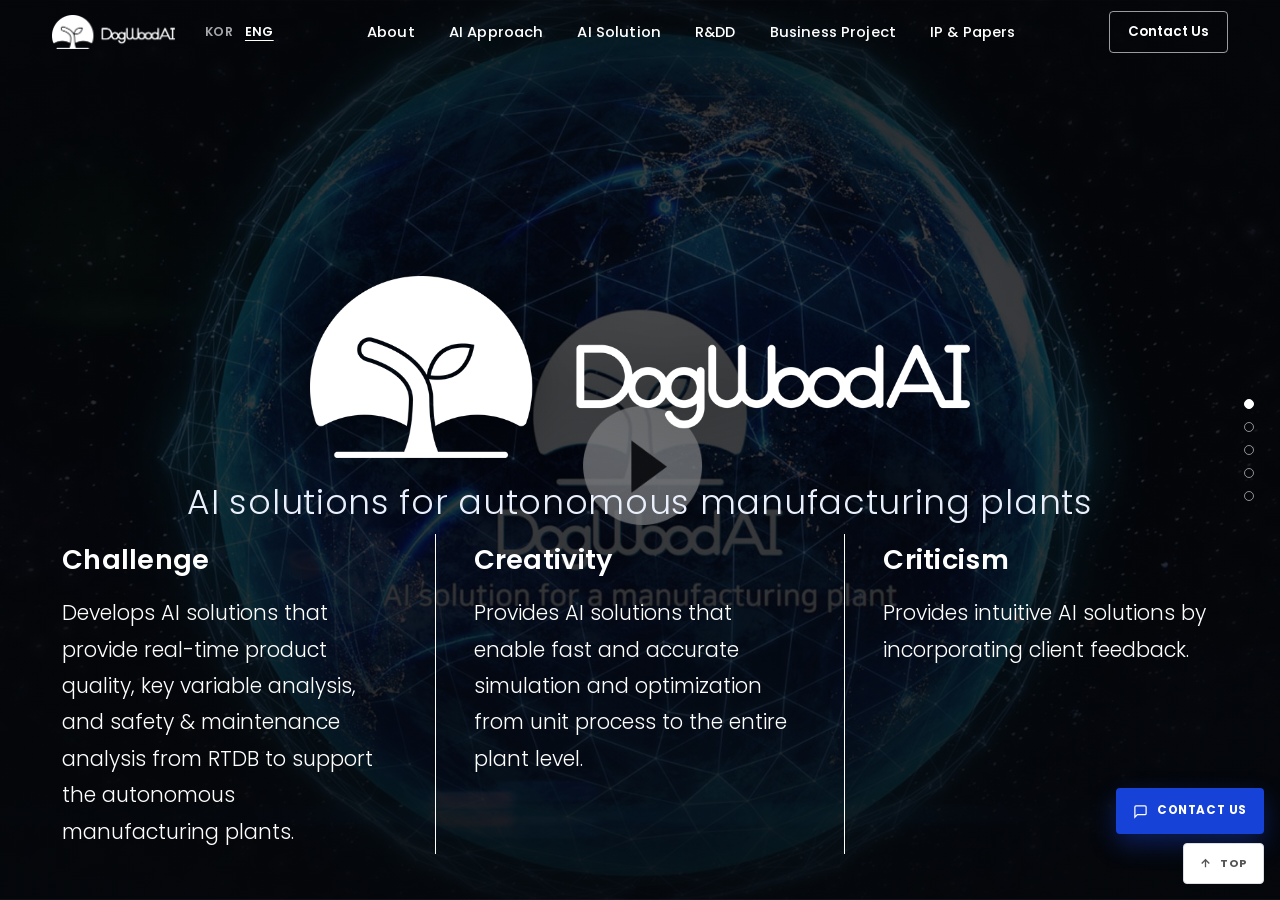
==== commit 6e786287: "💄 UPDATE: 첫 페이지와 navbar 수정 첫 페이지와 navbar의 UI를 기존대로 맞추고, 필요없는 번역키 삭제, 에러영상 교체" ====
--- a/index.html
+++ b/index.html
@@ -11,7 +11,7 @@
 <link href="https://fonts.googleapis.com/css2?family=Poppins:wght@300;400;500;600;700;800&family=Noto+Sans+KR:wght@300;400;500;700;800&display=swap" rel="stylesheet">
 <link rel="stylesheet" href="css/style.css">
 </head>
-<body data-page="index.html">
+<body data-page="index.html" data-popup="off"> <!--팝업중단-->
 <div id="site-header"></div>
 
 <div class="fp-wrap" id="fpWrap">
@@ -40,7 +40,6 @@
     <div class="container">
       <div class="section-head reveal" style="margin-bottom:30px">
         <span class="eyebrow" data-i18n="home.proj.eyebrow"></span>
-        <h2 class="h-lg" data-i18n="home.proj.title"></h2>
       </div>
       <div class="proj-grid" id="projGrid1"></div>
     </div>
@@ -51,7 +50,6 @@
     <div class="container">
       <div class="section-head reveal" style="margin-bottom:30px">
         <span class="eyebrow" data-i18n="home.proj.eyebrow"></span>
-        <h2 class="h-lg" data-i18n="home.proj.sub"></h2>
       </div>
       <div class="proj-grid" id="projGrid2"></div>
     </div>
@@ -66,7 +64,7 @@
         <p class="lead" data-i18n="home.video.sub"></p>
       </div>
       <div class="fp-video reveal">
-        <video controls preload="none" data-globe poster="assets/video/mp4_bg.jpg">
+        <video controls preload="metadata" data-globe poster="assets/video/mp4_bg.jpg">
           <source src="assets/video/dogwood_01.mp4" type="video/mp4">
         </video>
       </div>
@@ -94,9 +92,14 @@
             </div>
           </div>
           <form class="contact-form" id="contactForm">
+            <h2 class="h-md" data-i18n="contact.form.t" style="margin-bottom:22px"></h2>
             <div class="form-row">
               <div class="field"><label data-i18n="contact.f.name"></label><input type="text" data-i18n-ph="contact.f.name.ph" required></div>
+              <div class="field"><label data-i18n="contact.f.company"></label><input type="text" data-i18n-ph="contact.f.company.ph"></div>
+            </div>
+            <div class="form-row">
               <div class="field"><label data-i18n="contact.f.email"></label><input type="email" data-i18n-ph="contact.f.email.ph" required></div>
+              <div class="field"><label data-i18n="contact.f.phone"></label><input type="tel" data-i18n-ph="contact.f.phone.ph"></div>
             </div>
             <div class="field">
               <label data-i18n="contact.f.msg"></label>
@@ -112,7 +115,7 @@
   </section>
 
   <!-- PANEL 6 · FOOTER -->
-  <section class="panel panel-foot" id="end">
+  <section class="panel-foot" id="end">
     <div id="site-footer"></div>
   </section>
 
@@ -127,7 +130,7 @@
   /* Business Project cards — real thumbnails + real titles (matches the live site) */
   function projCard(i){
     var n = (i < 10 ? "0" : "") + i;
-    return '<a class="proj-box reveal" href="projects">'+
+    return '<a class="proj-box reveal" href="projects#project-'+i+'">'+
       '<div class="pb-img"><img src="assets/main/slider_thumb'+n+'.jpg" alt="" loading="lazy"></div>'+
       '<div class="pb-body"><h3 data-i18n="proj.p'+i+'.t"></h3>'+
       '<span class="pb-more" data-i18n="home.proj.click"></span></div></a>';
--- a/css/style.css
+++ b/css/style.css
@@ -57,7 +57,7 @@
 button{font-family:inherit;cursor:pointer;border:none;background:none}
 :lang(ko),[lang="ko"]{word-break:keep-all}
 
-.container{width:100%;max-width:var(--maxw);margin:0 auto;padding:0 24px}
+.container{width:100%;max-width:var(--maxw);margin:0 auto;padding:0 12px}
 .section{padding:96px 0}
 .section--soft{background:var(--bg-soft)}
 .section--navy{background:var(--navy-800);color:#dce6f7}
@@ -68,7 +68,7 @@
 .section--navy h1,.section--navy h2,.section--navy h3{color:#fff}
 .eyebrow{
   display:inline-block;font-size:.78rem;font-weight:700;letter-spacing:.18em;
-  text-transform:uppercase;color:var(--blue-500);margin-bottom:14px;
+  text-transform:uppercase;color:var(--blue-500);margin-bottom:0px;
 }
 .section--navy .eyebrow{color:var(--cyan-400)}
 .h-xl{font-size:clamp(2.2rem,5vw,3.6rem)}
@@ -77,7 +77,7 @@
 .lead{font-size:1.12rem;color:var(--slate)}
 .section--navy .lead{color:#aebfe0}
 .muted{color:var(--muted)}
-.section-head{max-width:760px;margin:0 auto 56px;text-align:center}
+.section-head{max-width:900px;margin:0 auto 40px;text-align:center}
 .section-head.left{margin-left:0;text-align:left}
 
 /* ---------- Buttons ---------- */
@@ -104,11 +104,13 @@
 }
 /* transparent variant — used ONLY over the homepage video hero */
 .site-header.over-hero{background:transparent;border-bottom-color:transparent;box-shadow:none}
+body[data-page="index.html"] .site-header:has(.nav-item:hover){background:#05080d;border-bottom-color:rgba(255,255,255,.12);box-shadow:none}
 .nav{height:var(--nav-h);display:flex;align-items:center;justify-content:space-between;gap:20px}
-.nav-left{display:flex;align-items:center;gap:15px}
+.nav-left{display:flex;align-items:center;gap:30px}
 .brand{display:flex;align-items:center}
 .brand-logo{height:34px;width:auto;display:block;transition:.3s;filter:brightness(0)} /* BLACK logo on white header */
 .site-header.over-hero .brand-logo{filter:none} /* white logo over dark hero */
+body[data-page="index.html"] .site-header:has(.nav-item:hover) .brand-logo{filter:none}
 
 .nav-menu{display:flex;align-items:center;gap:26px}
 .nav-item{position:static}
@@ -119,6 +121,8 @@
 .nav-link:hover{color:var(--blue-500)}
 .site-header.over-hero .nav-link{color:#fff;font-weight:500}
 .site-header.over-hero .nav-link:hover{color:#fff}
+body[data-page="index.html"] .site-header:has(.nav-item:hover) .nav-link{color:#fff;font-weight:500}
+body[data-page="index.html"] .site-header:has(.nav-item:hover) .nav-link:hover{color:#fff}
 
 /* horizontal sub-menu bar under the header (matches the original) */
 .dropdown{
@@ -129,9 +133,26 @@
 .dropdown::before{content:"";position:absolute;top:-14px;left:0;right:0;height:16px} /* hover bridge */
 .nav-item:hover .dropdown{opacity:1;visibility:visible;transform:translateY(0)}
 .dropdown-grid{display:flex;justify-content:center;gap:46px;padding:15px 24px;flex-wrap:wrap}
+.nav-menu .nav-item:first-child .dropdown-grid{transform:translateX(-90px)}
+.nav-menu .nav-item:nth-child(6) .dropdown-grid{transform:translateX(320px)}
+.nav-rndd .dropdown-grid,
+.nav-projects .dropdown-grid{
+  --dropdown-cols:5;
+  --dropdown-item-w:220px;
+  display:grid;
+  grid-template-columns:repeat(var(--dropdown-cols), minmax(0, var(--dropdown-item-w)));
+  justify-content:center;
+  gap:12px 24px;
+  padding:18px 24px;
+}
 .drop-link{display:block;white-space:nowrap}
+.nav-rndd .drop-link,
+.nav-projects .drop-link{white-space:normal}
 .drop-link b{font-weight:600;font-size:.88rem;color:#222;transition:.14s}
 .drop-link:hover b{color:var(--blue-500);text-decoration:underline;text-underline-offset:5px}
+body[data-page="index.html"] .dropdown{background:#05080d;border-bottom-color:rgba(255,255,255,.12);box-shadow:0 16px 28px rgba(0,0,0,.22)}
+body[data-page="index.html"] .drop-link b{color:#fff}
+body[data-page="index.html"] .drop-link:hover b{color:#fff;text-decoration:underline;text-underline-offset:5px}
 
 .nav-right{display:flex;align-items:center;gap:12px}
 /* language switch — plain text next to the logo, active is underlined */
@@ -142,12 +163,17 @@
 .site-header.over-hero .lang-toggle button{color:rgba(255,255,255,.65)}
 .site-header.over-hero .lang-toggle button:hover,
 .site-header.over-hero .lang-toggle button.active{color:#fff}
+body[data-page="index.html"] .site-header:has(.nav-item:hover) .lang-toggle button{color:rgba(255,255,255,.65)}
+body[data-page="index.html"] .site-header:has(.nav-item:hover) .lang-toggle button:hover,
+body[data-page="index.html"] .site-header:has(.nav-item:hover) .lang-toggle button.active{color:#fff}
 /* contact button — thin outlined rectangle */
 .nav-cta{display:inline-flex;background:transparent;border:1px solid #2a2a2a;border-radius:4px;
   padding:9px 18px;font-size:.84rem;color:#111;box-shadow:none;font-weight:600}
 .nav-cta:hover{background:#111;border-color:#111;color:#fff;transform:none}
 .site-header.over-hero .nav-cta{border-color:rgba(255,255,255,.6);color:#fff;background:transparent}
 .site-header.over-hero .nav-cta:hover{background:rgba(255,255,255,.14);border-color:#fff;color:#fff}
+body[data-page="index.html"] .site-header:has(.nav-item:hover) .nav-cta{border-color:rgba(255,255,255,.6);color:#fff;background:transparent}
+body[data-page="index.html"] .site-header:has(.nav-item:hover) .nav-cta:hover{background:rgba(255,255,255,.14);border-color:#fff;color:#fff}
 
 .hamburger{display:none;width:44px;height:44px;border-radius:11px;align-items:center;justify-content:center;border:1px solid var(--line)}
 .site-header.over-hero .hamburger{border-color:rgba(255,255,255,.4)}
@@ -197,21 +223,21 @@
 .hero-video{position:absolute;inset:0;width:100%;height:100%;object-fit:cover;z-index:0}
 .hero-overlay{position:absolute;inset:0;z-index:1;
   background:radial-gradient(120% 90% at 50% 35%,rgba(5,8,13,.45),rgba(5,8,13,.86) 90%)}
-.hero-inner{position:relative;z-index:3;width:100%;max-width:1100px;padding:0 24px;text-align:center;
-  display:flex;flex-direction:column;align-items:center;margin-top:-40px}
-.hero-logo{width:min(560px,82vw);height:auto;margin:0 auto 22px;
+.hero-inner{position:relative;z-index:3;width:100%;max-width:1200px;padding:0 24px;text-align:center;
+  display:flex;flex-direction:column;align-items:center;margin-top:-100px}
+.hero-logo{width:min(660px,86vw);height:auto;margin:0 auto 24px;
   filter:drop-shadow(0 6px 30px rgba(0,0,0,.4));animation:heroFade 1.2s ease both}
-.hero-tagline{color:#eaf0fb;font-size:clamp(1rem,2.3vw,1.7rem);font-weight:300;letter-spacing:.02em;
+.hero-tagline{color:#eaf0fb;font-size:clamp(1.16rem,2.7vw,2.2rem);font-weight:300;letter-spacing:.02em;
   animation:heroFade 1.2s .15s ease both}
 @keyframes heroFade{from{opacity:0;transform:translateY(18px)}to{opacity:1;transform:none}}
 
 /* Challenge / Creativity / Criticism at the bottom */
 .hero-3c{position:absolute;left:0;right:0;bottom:46px;z-index:3;animation:heroFade 1.2s .3s ease both}
-.hero-3c .wrap{max-width:1080px;margin:0 auto;padding:0 24px;display:grid;grid-template-columns:repeat(3,1fr)}
+.hero-3c .wrap{max-width:1500px;margin:0 auto;padding:0 24px;display:grid;grid-template-columns:repeat(3,1fr)}
 .hero-3c dl{padding:4px 38px}
-.hero-3c dl.line{border-left:1px solid rgba(255,255,255,.16);border-right:1px solid rgba(255,255,255,.16)}
-.hero-3c dt{color:#fff;font-weight:600;font-size:1.18rem;margin-bottom:12px;letter-spacing:.01em}
-.hero-3c dd{font-size:.8rem;line-height:1.75;color:#9fb0c9;font-weight:300}
+.hero-3c dl.line{border-left:1px solid #fff;border-right:1px solid #fff}
+.hero-3c dt{color:#fff;font-weight:600;font-size:1.7rem;margin-bottom:12px;letter-spacing:.01em}
+.hero-3c dd{font-size:1.3rem;line-height:1.75;color:#fff;font-weight:300}
 
 /* vertical slide dots */
 .hero-dots{position:absolute;right:30px;top:50%;transform:translateY(-50%);z-index:4;display:flex;flex-direction:column;gap:14px}
@@ -469,23 +495,16 @@
 /* ===================================================================
    FOOTER
    =================================================================== */
-.site-footer{background:var(--navy-900);color:#9fb2da;padding:70px 0 30px}
-.footer-grid{display:grid;grid-template-columns:1.6fr 1fr 1fr 1fr;gap:40px;padding-bottom:46px;border-bottom:1px solid rgba(255,255,255,.1)}
-.footer-brand .brand{color:#fff;margin-bottom:16px}
-.footer-brand p{font-size:.92rem;color:#8197bf;max-width:300px;margin-bottom:18px}
+.site-footer{background:var(--navy-900);color:#9fb2da;padding:26px 0}
+.footer-simple{display:flex;justify-content:space-between;align-items:center;gap:24px}
+.footer-info{display:flex;flex-direction:column;gap:6px}
 .social{display:flex;gap:12px}
-.social a{width:40px;height:40px;border-radius:11px;display:grid;place-items:center;background:rgba(255,255,255,.07);color:#cdd9f0;transition:.2s}
-.social a:hover{background:var(--blue-500);color:#fff;transform:translateY(-3px)}
-.social svg{width:19px;height:19px}
-.footer-col h4{color:#fff;font-size:.82rem;text-transform:uppercase;letter-spacing:.1em;margin-bottom:18px}
-.footer-col ul{display:flex;flex-direction:column;gap:11px}
-.footer-col a{font-size:.92rem;color:#9fb2da;transition:.16s}
-.footer-col a:hover{color:#fff;padding-left:3px}
-.footer-bottom{display:flex;justify-content:space-between;align-items:center;gap:16px;flex-wrap:wrap;padding-top:26px;font-size:.85rem;color:#6f84ad}
-.footer-bottom .fb-links{display:flex;gap:20px}
-.footer-bottom a:hover{color:#fff}
-.footer-contact{font-size:.9rem;color:#8197bf;line-height:1.9;margin-top:4px}
-.footer-contact b{color:#cdd9f0}
+.social a{display:grid;place-items:center;transition:.2s}
+.social a:hover{transform:translateY(-3px)}
+.social img{width:28px;height:28px;object-fit:contain;display:block}
+.footer-contact{font-size:.9rem;color:#9fb2da;line-height:1.55;margin:0}
+.footer-contact b{color:#cdd9f0;margin-right:8px}
+.footer-copy{font-size:.82rem;color:#6f84ad;margin:4px 0 0}
 
 /* ===================================================================
    REVEAL ANIMATION
@@ -502,7 +521,6 @@
   .hero-3c dd{font-size:.74rem}
   .split{grid-template-columns:1fr;gap:36px}
   .split.rev .split-media{order:0}
-  .footer-grid{grid-template-columns:1fr 1fr;gap:32px}
   .contact-wrap{grid-template-columns:1fr;gap:32px}
 }
 @media(max-width:900px){
@@ -532,13 +550,12 @@
   .container{padding:0 18px}
   .grid-2,.grid-3,.grid-4{grid-template-columns:1fr}
   .form-row{grid-template-columns:1fr}
-  .footer-grid{grid-template-columns:1fr;gap:28px}
   .stats{grid-template-columns:1fr 1fr;gap:28px}
   .cta-band{padding:40px 24px}
   .profile{flex-direction:column}
   .p-card{flex:0 0 280px}
   .ces-popup{left:12px;right:12px;width:auto;bottom:12px}
-  .footer-bottom{flex-direction:column;align-items:flex-start}
+  .footer-simple{flex-direction:column;align-items:flex-start}
 }
 
 /* ===================================================================
@@ -568,8 +585,10 @@
 /* (homepage non-hero panels use the default white header; only the hero is transparent via .over-hero) */
 
 /* globe video panel */
-.fp-video{position:relative;width:100%;max-width:980px;margin:0 auto;border-radius:16px;overflow:hidden;box-shadow:var(--shadow-lg)}
+#video .container{max-width:2000px}
+.fp-video{position:relative;width:100%;max-width:min(2000px, calc(100vw - 48px));margin:0 auto;border-radius:16px;overflow:hidden;box-shadow:var(--shadow-lg)}
 .fp-video video{width:100%;height:auto;display:block;background:#000;aspect-ratio:16/9}
+#video .section-head{margin:0 auto 10px;}
 
 /* footer panel */
 .panel-foot{padding:0;background:var(--navy-900)}
@@ -591,23 +610,23 @@
   body.fp .panel{height:100vh;min-height:100vh;padding:104px 0 64px;display:flex;flex-direction:column;justify-content:center;
     scroll-snap-align:start;scroll-snap-stop:always;overflow:hidden}
   body.fp .panel.hero{padding:0}
-  body.fp .panel-foot{padding:96px 0 0;justify-content:flex-start}
+  body.fp .panel-foot{height:auto;min-height:0;padding:0;justify-content:flex-start;overflow:visible;scroll-snap-align:end;scroll-snap-stop:normal}
   body.fp .fp-dots{display:flex}
   /* project/contact panels can exceed one screen — let them grow & scroll */
   body.fp .panel#projects1,body.fp .panel#projects2,body.fp .panel#contact{height:auto;min-height:100vh;overflow:visible}
 }
 
 /* homepage Business Project grid (matches the real "box-wrap" slides) */
-.proj-grid{display:grid;grid-template-columns:repeat(3,1fr);gap:22px}
+.proj-grid{display:grid;grid-template-columns:repeat(3,1fr);gap:15px}
 .proj-box{background:rgba(255,255,255,.04);border:1px solid rgba(255,255,255,.1);border-radius:14px;overflow:hidden;
   transition:.25s;display:flex;flex-direction:column;text-align:left}
 .proj-box:hover{transform:translateY(-5px);border-color:rgba(56,189,248,.45);box-shadow:0 18px 44px rgba(0,0,0,.45)}
-.proj-box .pb-img{position:relative;aspect-ratio:16/9.5;overflow:hidden;background:#0a1f44}
+.proj-box .pb-img{position:relative;aspect-ratio:16/10.2;overflow:hidden;background:#0a1f44}
 .proj-box .pb-img img{position:absolute;inset:0;width:100%;height:100%;object-fit:cover;transition:.4s}
 .proj-box:hover .pb-img img{transform:scale(1.06)}
-.proj-box .pb-body{padding:15px 17px 17px;flex:1;display:flex;flex-direction:column}
-.proj-box .pb-body h3{font-size:.93rem;line-height:1.4;color:#fff;margin-bottom:11px;flex:1;font-weight:600}
-.proj-box .pb-more{font-size:.78rem;color:var(--cyan-400);font-weight:600;display:inline-flex;align-items:center;gap:6px}
+.proj-box .pb-body{padding:18px 20px 20px;flex:1;display:flex;flex-direction:column}
+.proj-box .pb-body h3{font-size:1rem;line-height:1.42;color:#fff;margin-bottom:13px;flex:1;font-weight:600}
+.proj-box .pb-more{font-size:.86rem;color:var(--cyan-400);font-weight:600;display:inline-flex;align-items:center;gap:6px}
 .proj-box .pb-more::before{content:"—";opacity:.7}
 
 /* homepage Contact panel card */
@@ -615,6 +634,8 @@
 .contact-card .contact-info h2{color:var(--ink)}
 .contact-card .contact-info .ci-item{padding:14px 0}
 .contact-card .contact-form{box-shadow:none;border:none;padding:0}
+.contact-card .contact-form h2,
+.contact-card .contact-form label{color:var(--ink)}
 .contact-card .contact-form textarea{min-height:120px}
 .panel#contact .section-head h2{color:#fff}
 
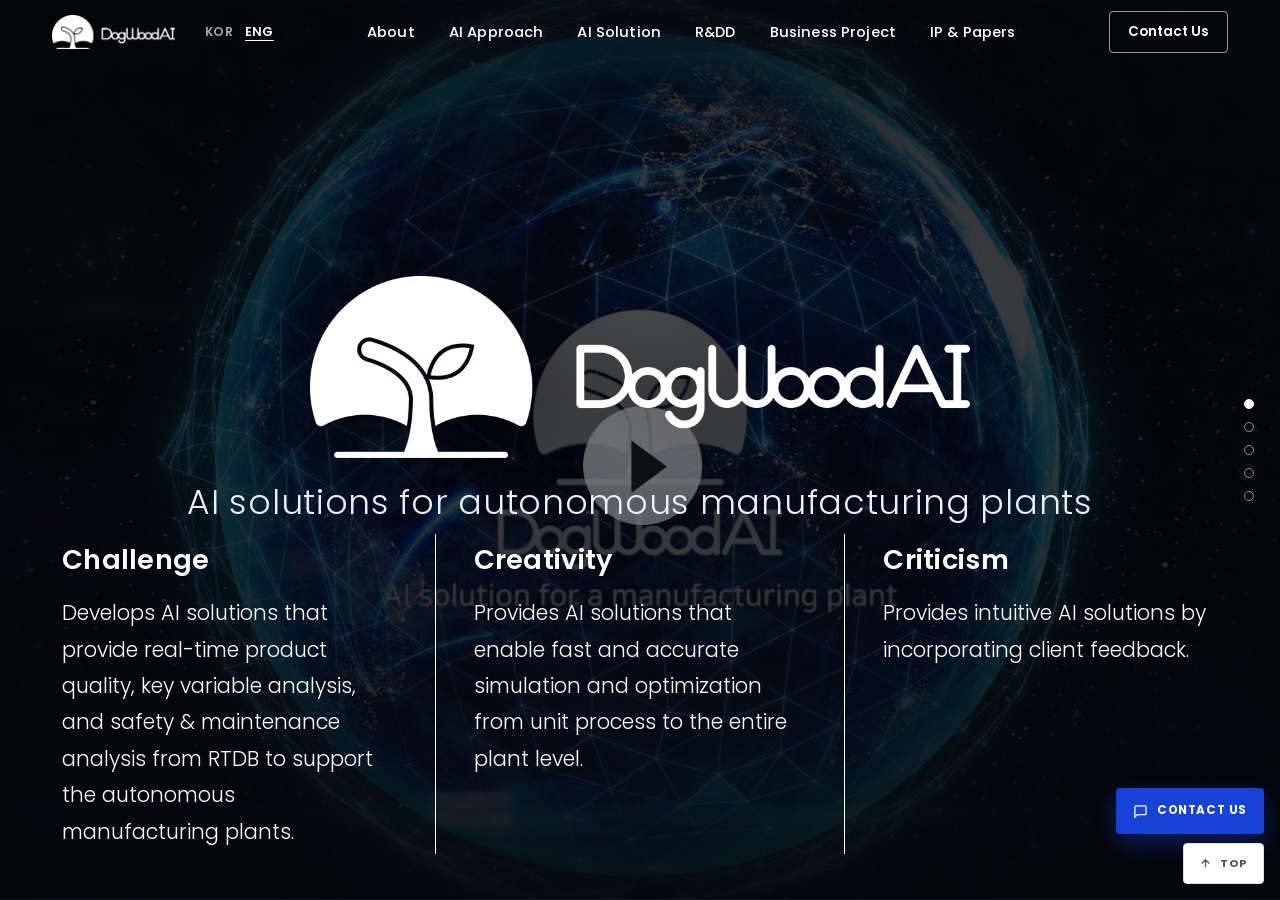
==== commit db505aea: "🐛 FIX: 인코딩 한글 깨진것 수정 헤드변경 스크립트 실행 시 한글 깨진 것 수정" ====
--- a/index.html
+++ b/index.html
@@ -4,14 +4,46 @@
 <meta charset="UTF-8">
 <meta name="viewport" content="width=device-width, initial-scale=1.0">
 <title>DogWoodAI</title>
+<!-- shared-head:start -->
 <meta name="description" content="DogWoodAI builds tailor-made AI for real-time prediction, simulation, optimization and safety analysis of manufacturing plants.">
-<link rel="icon" href="assets/main/favicon.ico">
+<meta property="og:type" content="website">
+<meta property="og:title" content="DogWoodAI">
+<meta property="og:description" content="DogWoodAI builds tailor-made AI for real-time prediction, simulation, optimization and safety analysis of manufacturing plants.">
+<meta property="og:image" content="https://dogwoodai.github.io/homepage/assets/main/og-image.png">
+<meta property="og:image:type" content="image/png">
+<meta property="og:image:width" content="1200">
+<meta property="og:image:height" content="630">
+<meta property="og:site_name" content="DogWoodAI">
+<meta name="twitter:card" content="summary_large_image">
+<meta name="twitter:title" content="DogWoodAI">
+<meta name="twitter:description" content="DogWoodAI builds tailor-made AI for real-time prediction, simulation, optimization and safety analysis of manufacturing plants.">
+<meta name="twitter:image" content="https://dogwoodai.github.io/homepage/assets/main/og-image.png">
+<link rel="apple-touch-icon" sizes="57x57" href="favicon/apple-icon-57x57.png">
+<link rel="apple-touch-icon" sizes="60x60" href="favicon/apple-icon-60x60.png">
+<link rel="apple-touch-icon" sizes="72x72" href="favicon/apple-icon-72x72.png">
+<link rel="apple-touch-icon" sizes="76x76" href="favicon/apple-icon-76x76.png">
+<link rel="apple-touch-icon" sizes="114x114" href="favicon/apple-icon-114x114.png">
+<link rel="apple-touch-icon" sizes="120x120" href="favicon/apple-icon-120x120.png">
+<link rel="apple-touch-icon" sizes="144x144" href="favicon/apple-icon-144x144.png">
+<link rel="apple-touch-icon" sizes="152x152" href="favicon/apple-icon-152x152.png">
+<link rel="apple-touch-icon" sizes="180x180" href="favicon/apple-icon-180x180.png">
+<link rel="icon" type="image/png" sizes="192x192" href="favicon/android-icon-192x192.png">
+<link rel="icon" type="image/png" sizes="32x32" href="favicon/favicon-32x32.png">
+<link rel="icon" type="image/png" sizes="96x96" href="favicon/favicon-96x96.png">
+<link rel="icon" type="image/png" sizes="16x16" href="favicon/favicon-16x16.png">
+<link rel="shortcut icon" href="favicon/favicon.ico">
+<link rel="manifest" href="favicon/manifest.json">
+<meta name="msapplication-TileColor" content="#ffffff">
+<meta name="msapplication-TileImage" content="favicon/ms-icon-144x144.png">
+<meta name="msapplication-config" content="favicon/browserconfig.xml">
+<meta name="theme-color" content="#ffffff">
+<!-- shared-head:end -->
 <link rel="preconnect" href="https://fonts.googleapis.com">
 <link rel="preconnect" href="https://fonts.gstatic.com" crossorigin>
 <link href="https://fonts.googleapis.com/css2?family=Poppins:wght@300;400;500;600;700;800&family=Noto+Sans+KR:wght@300;400;500;700;800&display=swap" rel="stylesheet">
 <link rel="stylesheet" href="css/style.css">
 </head>
-<body data-page="index.html" data-popup="off"> <!--팝업중단-->
+<body data-page="index.html" data-popup="off"> <!--?�업중단-->
 <div id="site-header"></div>
 
 <div class="fp-wrap" id="fpWrap">
@@ -127,7 +159,7 @@
 <script src="js/app.js"></script>
 <script>
 document.addEventListener("DOMContentLoaded", function(){
-  /* Business Project cards — real thumbnails + real titles (matches the live site) */
+  /* Business Project cards ??real thumbnails + real titles (matches the live site) */
   function projCard(i){
     var n = (i < 10 ? "0" : "") + i;
     return '<a class="proj-box reveal" href="projects#project-'+i+'">'+
--- a/css/style.css
+++ b/css/style.css
@@ -286,11 +286,8 @@
 /* media placeholder block */
 .media{position:relative;border-radius:var(--radius-lg);overflow:hidden;background:var(--grad-hero);
   min-height:340px;display:grid;place-items:center;color:#fff;box-shadow:var(--shadow-lg)}
-.media .media-label{position:absolute;bottom:16px;left:18px;font-size:.78rem;color:#b9caea;
-  background:rgba(0,0,0,.25);padding:5px 12px;border-radius:999px;backdrop-filter:blur(4px)}
 .media .media-ic{width:90px;height:90px;opacity:.9}
 .media img{position:absolute;inset:0;width:100%;height:100%;object-fit:cover;z-index:0}
-.media .media-label{z-index:2}
 .media.has-img::after{content:"";position:absolute;inset:0;z-index:1;background:linear-gradient(180deg,rgba(6,18,46,.1),rgba(6,18,46,.45))}
 
 /* full-width technical diagram band (Approach / Solution) */
@@ -299,7 +296,6 @@
 .diagram + .diagram{margin-top:22px}
 .diagram-cap{text-align:center;font-size:.86rem;color:var(--muted);margin-top:14px}
 .media.soft{background:linear-gradient(135deg,var(--bg-softer),#dbe7fb);color:var(--blue-500)}
-.media.soft .media-label{color:var(--slate);background:rgba(255,255,255,.6)}
 .media.video::before{content:"";position:absolute;width:72px;height:72px;border-radius:50%;
   background:rgba(255,255,255,.9);box-shadow:0 8px 30px rgba(0,0,0,.3)}
 .media.video::after{content:"";position:absolute;border-left:24px solid var(--blue-500);
@@ -420,7 +416,7 @@
 
 /* profile cards (leadership) */
 .profile{display:flex;gap:24px;background:#fff;border:1px solid var(--line);border-radius:var(--radius-lg);padding:30px;align-items:flex-start}
-.profile .avatar{width:104px;height:124px;border-radius:16px;flex:none;display:grid;place-items:center;color:#fff;
+.profile .avatar{width:100px;height:140px;border-radius:16px;flex:none;display:grid;place-items:center;color:#fff;
   background:var(--grad-hero);font-size:2rem;font-weight:800;overflow:hidden}
 .profile .avatar img{width:100%;height:100%;object-fit:cover}
 .profile h3{font-size:1.3rem;margin-bottom:2px}
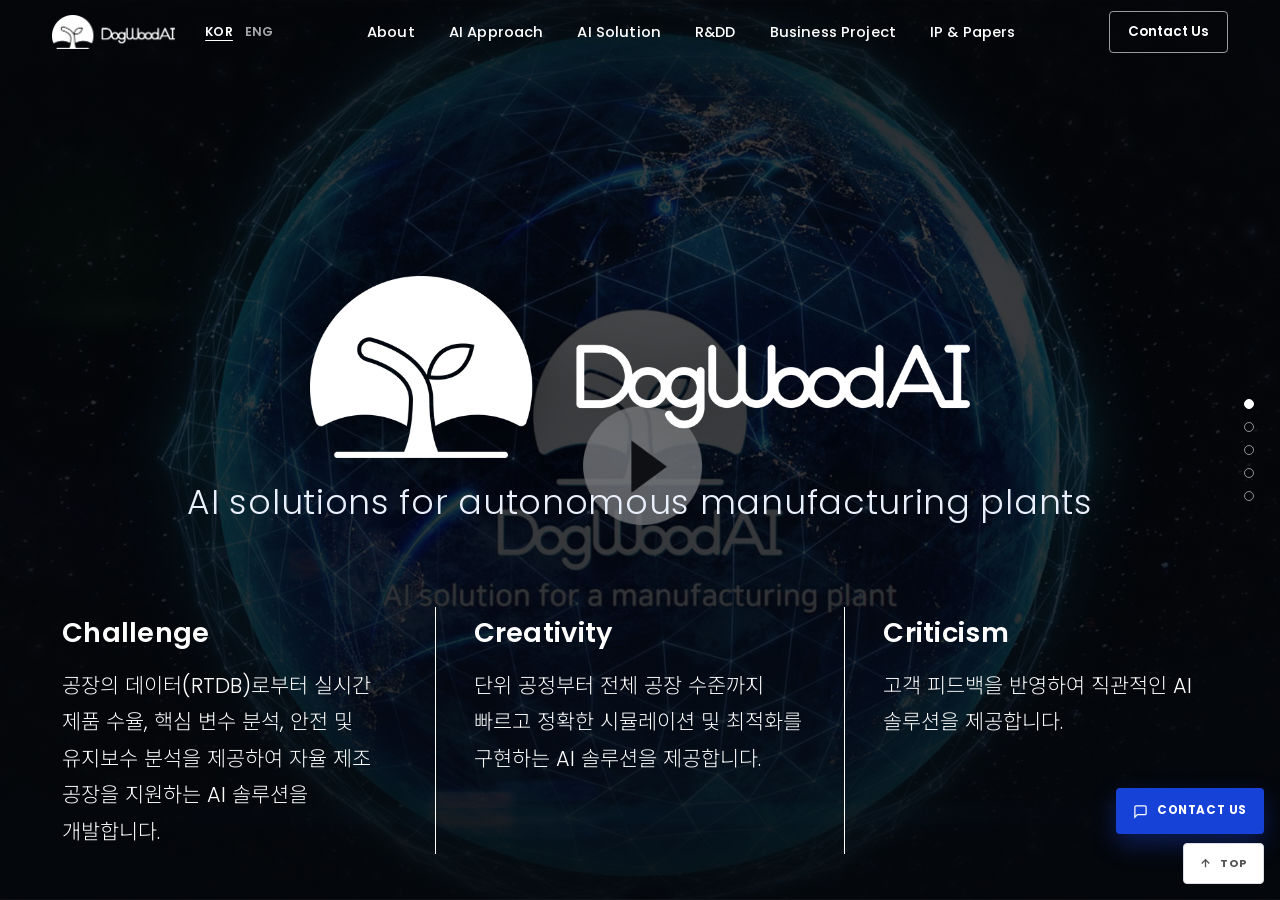
==== commit d74fb382: "🌐 UPDATE: locale 로컬스토리지 대신 링크로 변경 kr/en 변경 시 로컬스토리지 대신 링크 기반으로 변경하게 수정한것 테스트" ====
--- a/index.html
+++ b/index.html
@@ -162,7 +162,8 @@
   /* Business Project cards ??real thumbnails + real titles (matches the live site) */
   function projCard(i){
     var n = (i < 10 ? "0" : "") + i;
-    return '<a class="proj-box reveal" href="projects#project-'+i+'">'+
+    var href = window.DW && window.DW.localizeHref ? window.DW.localizeHref('projects#project-'+i) : 'projects#project-'+i;
+    return '<a class="proj-box reveal" href="'+href+'">'+
       '<div class="pb-img"><img src="assets/main/slider_thumb'+n+'.jpg" alt="" loading="lazy"></div>'+
       '<div class="pb-body"><h3 data-i18n="proj.p'+i+'.t"></h3>'+
       '<span class="pb-more" data-i18n="home.proj.click"></span></div></a>';
@@ -170,7 +171,7 @@
   document.getElementById("projGrid1").innerHTML = [1,2,3,4,5,6].map(projCard).join("");
   document.getElementById("projGrid2").innerHTML = [7,8,9].map(projCard).join("");
 
-  window.DW.setLang(window.DW.getLang());
+  window.DW.applyLang();
   window.DW.observeReveals();
 });
 </script>
--- a/css/style.css
+++ b/css/style.css
@@ -58,6 +58,7 @@
 :lang(ko),[lang="ko"]{word-break:keep-all}
 
 .container{width:100%;max-width:var(--maxw);margin:0 auto;padding:0 12px}
+body:has(.page-hero) .container{max-width:1400px}
 .section{padding:96px 0}
 .section--soft{background:var(--bg-soft)}
 .section--navy{background:var(--navy-800);color:#dce6f7}
@@ -79,6 +80,15 @@
 .muted{color:var(--muted)}
 .section-head{max-width:900px;margin:0 auto 40px;text-align:center}
 .section-head.left{margin-left:0;text-align:left}
+body:has(.page-hero) .section-head{max-width:1040px}
+body:has(.page-hero) .split{gap:76px}
+body:has(.page-hero) .split p,
+body:has(.page-hero) .tile p,
+body:has(.page-hero) .tl-item p,
+body:has(.page-hero) .contact-info .ci-item span{
+  font-size:1.1rem;
+  line-height:1.84;
+}
 
 /* ---------- Buttons ---------- */
 .btn{
@@ -130,29 +140,65 @@
   background:#fff;border-bottom:1px solid var(--line);box-shadow:0 16px 28px rgba(13,33,73,.08);
   opacity:0;visibility:hidden;transition:.16s;transform:translateY(-4px);
 }
+.dropdown.wide{
+  max-height:calc(100vh - var(--nav-h));
+  overflow-y:auto;
+}
 .dropdown::before{content:"";position:absolute;top:-14px;left:0;right:0;height:16px} /* hover bridge */
 .nav-item:hover .dropdown{opacity:1;visibility:visible;transform:translateY(0)}
 .dropdown-grid{display:flex;justify-content:center;gap:46px;padding:15px 24px;flex-wrap:wrap}
-.nav-menu .nav-item:first-child .dropdown-grid{transform:translateX(-90px)}
+.nav-menu .nav-item:first-child .dropdown-grid{transform:translateX(-120px)}
 .nav-menu .nav-item:nth-child(6) .dropdown-grid{transform:translateX(320px)}
 .nav-rndd .dropdown-grid,
 .nav-projects .dropdown-grid{
   --dropdown-cols:5;
-  --dropdown-item-w:220px;
   display:grid;
-  grid-template-columns:repeat(var(--dropdown-cols), minmax(0, var(--dropdown-item-w)));
+  width:100%;
+  max-width:var(--maxw);
+  margin:0 auto;
+  grid-template-columns:repeat(var(--dropdown-cols), minmax(0, 1fr));
   justify-content:center;
-  gap:12px 24px;
-  padding:18px 24px;
+  gap:12px 20px;
+  padding:18px 12px;
+}
+body:has(.page-hero) .nav-rndd .dropdown-grid,
+body:has(.page-hero) .nav-projects .dropdown-grid{max-width:1400px}
+.nav-projects .dropdown-grid{
+  display:grid;
+  grid-template-columns:repeat(5, fit-content(260px));
+  justify-content:space-between;
+  align-items:start;
+  gap:14px 28px;
 }
 .drop-link{display:block;white-space:nowrap}
 .nav-rndd .drop-link,
 .nav-projects .drop-link{white-space:normal}
+.nav-projects .drop-link{
+  display:block;
+  max-width:260px;
+}
+.nav-projects .drop-link b{
+  font-size:.82rem;
+  line-height:1.35;
+}
 .drop-link b{font-weight:600;font-size:.88rem;color:#222;transition:.14s}
-.drop-link:hover b{color:var(--blue-500);text-decoration:underline;text-underline-offset:5px}
+.nav-rndd .drop-link b{display:block;font-size:.82rem;line-height:1.36}
+.nav-rndd .drop-sub{
+  display:block;
+  min-height:1.35em;
+  margin-top:4px;
+  font-size:.68rem;
+  line-height:1.34;
+  font-weight:400;
+  color:#8a94a6;
+}
+.drop-link:hover b,
+.drop-link:hover .drop-sub{text-decoration:underline;text-underline-offset:5px}
 body[data-page="index.html"] .dropdown{background:#05080d;border-bottom-color:rgba(255,255,255,.12);box-shadow:0 16px 28px rgba(0,0,0,.22)}
 body[data-page="index.html"] .drop-link b{color:#fff}
-body[data-page="index.html"] .drop-link:hover b{color:#fff;text-decoration:underline;text-underline-offset:5px}
+body[data-page="index.html"] .nav-rndd .drop-sub{color:rgba(255,255,255,.58)}
+body[data-page="index.html"] .drop-link:hover b,
+body[data-page="index.html"] .drop-link:hover .drop-sub{text-decoration:underline;text-underline-offset:5px}
 
 .nav-right{display:flex;align-items:center;gap:12px}
 /* language switch — plain text next to the logo, active is underlined */
@@ -285,13 +331,13 @@
 
 /* media placeholder block */
 .media{position:relative;border-radius:var(--radius-lg);overflow:hidden;background:var(--grad-hero);
-  min-height:340px;display:grid;place-items:center;color:#fff;box-shadow:var(--shadow-lg)}
+  min-height:400px;display:grid;place-items:center;color:#fff;box-shadow:var(--shadow-lg)}
 .media .media-ic{width:90px;height:90px;opacity:.9}
 .media img{position:absolute;inset:0;width:100%;height:100%;object-fit:cover;z-index:0}
 .media.has-img::after{content:"";position:absolute;inset:0;z-index:1;background:linear-gradient(180deg,rgba(6,18,46,.1),rgba(6,18,46,.45))}
 
 /* full-width technical diagram band (Approach / Solution) */
-.diagram{width:100%;border-radius:16px;overflow:hidden;border:1px solid var(--line);background:#fff;box-shadow:var(--shadow);margin-top:18px}
+.diagram{width:100%;border-radius:4px;overflow:hidden;border:1px solid var(--line);background:#fff;margin-top:15px}
 .diagram img{width:100%;height:auto;display:block}
 .diagram + .diagram{margin-top:22px}
 .diagram-cap{text-align:center;font-size:.86rem;color:var(--muted);margin-top:14px}
@@ -330,15 +376,6 @@
 .carousel-btn:hover{background:var(--navy-800);color:#fff;border-color:var(--navy-800)}
 .carousel-btn svg{width:20px;height:20px}
 
-/* thumbnail gradient variants */
-.g1{background:linear-gradient(135deg,#0a1f44,#1f6feb)}
-.g2{background:linear-gradient(135deg,#0e7490,#38bdf8)}
-.g3{background:linear-gradient(135deg,#155e75,#2dd4bf)}
-.g4{background:linear-gradient(135deg,#1e3a8a,#6366f1)}
-.g5{background:linear-gradient(135deg,#0f766e,#22c55e)}
-.g6{background:linear-gradient(135deg,#7c2d12,#f59e0b)}
-.g7{background:linear-gradient(135deg,#312e81,#8b5cf6)}
-.g8{background:linear-gradient(135deg,#0c4a6e,#0ea5e9)}
 .g9{background:linear-gradient(135deg,#134e4a,#14b8a6)}
 
 /* ===================================================================
@@ -357,9 +394,9 @@
 body[data-banner="2"] .page-hero{background-image:linear-gradient(rgba(4,10,26,.32),rgba(4,10,26,.32)),url(../assets/main/s_visual02.jpg)}
 body[data-banner="3"] .page-hero{background-image:linear-gradient(rgba(4,10,26,.32),rgba(4,10,26,.32)),url(../assets/main/s_visual03.jpg)}
 .page-hero::after{content:none}
-.page-hero .container{position:relative;z-index:2}
+.page-hero .container{position:relative;z-index:2;padding:0 28px}
 .breadcrumb{display:none}
-.page-hero h1{font-size:clamp(2rem,3.6vw,2.7rem);color:#fff;margin:0;font-weight:700}
+.page-hero h1{font-size:clamp(2.25rem,3.9vw,3.05rem);color:#fff;margin:0;font-weight:700}
 .page-hero p{display:none}
 
 /* sub-nav tabs */
@@ -407,23 +444,14 @@
 .table-wrap{overflow-x:auto;border:1px solid var(--line);border-radius:var(--radius)}
 table{width:100%;border-collapse:collapse;min-width:560px}
 th,td{padding:15px 18px;text-align:left;border-bottom:1px solid var(--line);font-size:.92rem}
+body:has(.page-hero) th,
+body:has(.page-hero) td{font-size:1.06rem}
 th{background:var(--bg-soft);font-weight:700;color:var(--navy-800);font-size:.84rem;letter-spacing:.03em}
 tr:last-child td{border-bottom:none}
 td .badge{display:inline-block;padding:3px 10px;border-radius:999px;font-size:.74rem;font-weight:700}
 .badge.b-blue{background:#e0ecff;color:#1559c9}
 .badge.b-green{background:#dcfce7;color:#15803d}
 .badge.b-amber{background:#fef3c7;color:#b45309}
-
-/* profile cards (leadership) */
-.profile{display:flex;gap:24px;background:#fff;border:1px solid var(--line);border-radius:var(--radius-lg);padding:30px;align-items:flex-start}
-.profile .avatar{width:100px;height:140px;border-radius:16px;flex:none;display:grid;place-items:center;color:#fff;
-  background:var(--grad-hero);font-size:2rem;font-weight:800;overflow:hidden}
-.profile .avatar img{width:100%;height:100%;object-fit:cover}
-.profile h3{font-size:1.3rem;margin-bottom:2px}
-.profile .role{color:var(--blue-500);font-weight:700;font-size:.92rem;margin-bottom:12px}
-.profile ul{margin-top:10px;display:flex;flex-direction:column;gap:7px}
-.profile ul li{position:relative;padding-left:18px;font-size:.92rem;color:var(--slate)}
-.profile ul li::before{content:"";position:absolute;left:0;top:9px;width:6px;height:6px;border-radius:50%;background:var(--blue-500)}
 
 /* timeline */
 .timeline{position:relative;padding-left:30px}
@@ -438,23 +466,60 @@
 /* news cards */
 .news-card{background:#fff;border:1px solid var(--line);border-radius:var(--radius-lg);overflow:hidden;transition:.25s;display:flex;flex-direction:column}
 .news-card:hover{transform:translateY(-5px);box-shadow:var(--shadow-lg)}
-.news-thumb{height:180px;display:grid;place-items:center;color:#fff}
-.news-thumb svg{width:54px;height:54px;opacity:.9}
+.news-count{display:flex;justify-content:flex-start;margin:-12px 0 24px}
+.news-count span{display:inline-flex;align-items:center;min-height:30px;padding:5px 12px;border-radius:999px;background:#eef4ff;border:1px solid #cfe0ff;color:#0f3f8f;font-size:.82rem;font-weight:900}
+.news-grid{display:grid;grid-template-columns:repeat(3,minmax(0,1fr));gap:26px}
+.news-list-card{color:inherit;text-decoration:none}
+.news-thumb{height:250px;display:grid;place-items:center;color:#fff;background:var(--bg-softer);overflow:hidden}
+.news-thumb img{width:100%;height:100%;object-fit:cover;transition:transform .35s ease}
+.news-list-card:hover .news-thumb img{transform:scale(1.04)}
 .news-body{padding:22px}
 .news-body .date{font-size:.8rem;color:var(--muted);font-weight:600}
-.news-body h3{font-size:1.1rem;margin:8px 0 10px;line-height:1.4}
-.news-body p{font-size:.9rem;color:var(--slate)}
+.news-card-meta{display:flex;align-items:center;gap:8px;flex-wrap:wrap}
+.news-card-meta .news-category{min-height:22px;padding:3px 8px;font-size:.68rem}
+.news-body strong{display:block;font-size:1.12rem;line-height:1.45;color:var(--ink);margin-top:8px}
+.news-empty{grid-column:1/-1;color:var(--muted);font-size:1.05rem}
+.news-detail-wrap{max-width:980px}
+section:has(.news-detail-wrap){padding-top:64px}
+.news-back{display:inline-flex;margin-bottom:28px;color:var(--blue-500);font-weight:800}
+.news-back::before{content:"";width:7px;height:7px;border-left:2px solid currentColor;border-bottom:2px solid currentColor;transform:rotate(45deg);margin:8px 9px 0 2px}
+.news-detail{background:#fff;border:1px solid var(--line);border-radius:var(--radius-lg);padding:54px;box-shadow:var(--shadow-sm)}
+.news-detail-head{border-bottom:1px solid var(--line);padding-bottom:28px;margin-bottom:34px}
+.news-detail-meta{display:flex;align-items:center;gap:10px;flex-wrap:wrap;margin-bottom:10px}
+.news-detail-head .date{color:var(--blue-500);font-size:.92rem;font-weight:800}
+.news-category{display:inline-flex;align-items:center;min-height:26px;padding:4px 10px;border-radius:999px;background:#eef4ff;border:1px solid #cfe0ff;color:#0f3f8f;font-size:.76rem;font-weight:900;letter-spacing:.04em;text-transform:uppercase}
+.news-detail-head h2{font-size:clamp(1.75rem,2.7vw,2.45rem);letter-spacing:-.02em}
+.news-detail-body{display:grid;gap:24px}
+.news-detail-body p{color:#374151;font-size:1.08rem;line-height:1.9;white-space:pre-line}
+.news-detail-body a{color:var(--blue-500);font-weight:600;text-decoration:underline;text-underline-offset:3px}
+.news-detail-media{margin:8px 0}
+.news-detail-media img{width:100%;max-width:900px;height:auto;border-radius:8px;border:1px solid var(--line);display:block;margin:0 auto}
+.news-gallery{display:grid;gap:5px}
+.news-video{position:relative;width:100%;aspect-ratio:16/9;background:#000;border-radius:8px;overflow:hidden}
+.news-video iframe{position:absolute;inset:0;width:100%;height:100%;border:0}
+.news-detail-empty{padding:50px;text-align:center;background:#fff;border:1px solid var(--line);border-radius:var(--radius-lg)}
 
 /* ===================================================================
    CONTACT
    =================================================================== */
-.contact-wrap{display:grid;grid-template-columns:.9fr 1.1fr;gap:48px;align-items:start}
+.contact-wrap{display:grid;grid-template-columns:.9fr 1.1fr;gap:48px;align-items:stretch}
+.contact-wrap,
+.contact-info,
+.contact-form,
+.form-row,
+.field{
+  min-width:0;
+}
 .contact-info .ci-item{display:flex;gap:16px;padding:20px 0;border-bottom:1px solid var(--line)}
+.contact-info{
+  display:flex;
+  flex-direction:column;
+}
 .contact-info .ci-item:last-child{border-bottom:none}
 .ci-ic{width:48px;height:48px;border-radius:13px;flex:none;display:grid;place-items:center;color:#fff;background:linear-gradient(135deg,var(--navy-800),var(--blue-500))}
-.ci-ic svg{width:22px;height:22px}
+.ci-ic svg{width:22px;height:22px;color:#fff;stroke:#fff}
 .ci-item b{display:block;font-size:.82rem;color:var(--muted);text-transform:uppercase;letter-spacing:.08em;margin-bottom:3px}
-.ci-item span{font-size:1.04rem;font-weight:600;color:var(--ink)}
+.ci-item span{font-size:1.04rem;font-weight:600;color:var(--ink);overflow-wrap:anywhere}
 .contact-form{background:#fff;border:1px solid var(--line);border-radius:var(--radius-lg);padding:36px;box-shadow:var(--shadow)}
 .form-row{display:grid;grid-template-columns:1fr 1fr;gap:18px}
 .field{margin-bottom:18px}
@@ -463,15 +528,20 @@
   width:100%;padding:13px 16px;border:1.5px solid var(--line);border-radius:11px;font-family:inherit;font-size:.96rem;
   background:var(--bg-soft);transition:.18s;color:var(--ink)}
 .field input:focus,.field textarea:focus,.field select:focus{outline:none;border-color:var(--blue-500);background:#fff;box-shadow:0 0 0 4px rgba(31,111,235,.1)}
-.field textarea{resize:vertical;min-height:150px}
+.field textarea{resize:none;min-height:150px}
 .char-count{text-align:right;font-size:.78rem;color:var(--muted);margin-top:6px}
 .consent{display:flex;gap:11px;align-items:flex-start;font-size:.86rem;color:var(--slate);margin:6px 0 22px}
 .consent input{width:18px;height:18px;margin-top:2px;flex:none;accent-color:var(--blue-500)}
 .consent a{color:var(--blue-500);font-weight:600;text-decoration:underline}
 .form-note{margin-top:16px;font-size:.84rem;color:var(--muted);text-align:center}
-.map-box{margin-top:28px;border-radius:var(--radius);overflow:hidden;border:1px solid var(--line);height:240px;position:relative;
+.map-box{margin-top:28px;border-radius:var(--radius);overflow:hidden;border:1px solid var(--line);min-height:240px;flex:1;position:relative;
   background:linear-gradient(135deg,#dbe7fb,#eef3fb);display:grid;place-items:center;color:var(--blue-500)}
-.map-box .pin{text-align:center}
+.map-box iframe{
+  width:100%;
+  height:100%;
+  min-height:240px;
+  display:block;
+}
 .map-box svg{width:46px;height:46px;margin:0 auto 8px}
 
 /* toast */
@@ -514,10 +584,34 @@
    =================================================================== */
 @media(max-width:1024px){
   .hero-3c dl{padding:4px 22px}
-  .hero-3c dd{font-size:.74rem}
+  .hero-3c dd{font-size:.95rem}
   .split{grid-template-columns:1fr;gap:36px}
   .split.rev .split-media{order:0}
   .contact-wrap{grid-template-columns:1fr;gap:32px}
+  .map-box{
+    height:340px;
+    flex:none;
+  }
+}
+@media(max-width:1200px){
+  .hero{height:auto;min-height:0;padding:128px 0 64px;flex-direction:column}
+  .hero-inner{margin-top:0}
+  .hero-3c{position:relative;left:auto;right:auto;bottom:auto;margin-top:46px;width:100%}
+  .hero-3c .wrap{grid-template-columns:1fr;gap:24px;max-width:560px}
+  .hero-3c dl{padding:0;text-align:center}
+  .hero-3c dl.line{border:none;border-top:1px solid rgba(255,255,255,.16);border-bottom:1px solid rgba(255,255,255,.16);padding:24px 0}
+  .hero-3c dt{font-size:1.35rem;margin-bottom:8px}
+  .hero-3c dd{font-size:.95rem;line-height:1.72}
+  .hero-dots{display:none}
+}
+@media(max-width:1200px) and (min-width:993px){
+  body.fp .panel.hero{
+    height:auto;
+    min-height:100vh;
+    padding:128px 0 64px;
+    justify-content:center;
+    overflow:auto;
+  }
 }
 @media(max-width:900px){
   .nav-menu{display:none}
@@ -531,14 +625,9 @@
   .dropdown.wide .dropdown-grid{grid-template-columns:1fr}
 }
 @media(max-width:768px){
-  .hero{height:auto;min-height:0;padding:130px 0 60px}
-  .hero-inner{margin-top:0}
-  .hero-3c{position:static;transform:none;margin-top:48px}
-  .hero-3c .wrap{grid-template-columns:1fr;gap:26px;max-width:420px}
-  .hero-3c dl{padding:0;text-align:center}
-  .hero-3c dl.line{border:none;border-top:1px solid rgba(255,255,255,.16);border-bottom:1px solid rgba(255,255,255,.16);padding:24px 0}
+  .hero{padding:130px 0 60px}
+  .hero-3c .wrap{max-width:420px}
   .hero-3c dd{font-size:.85rem}
-  .hero-dots{display:none}
   .page-hero{padding:120px 0 56px}
 }
 @media(max-width:640px){
@@ -546,9 +635,9 @@
   .container{padding:0 18px}
   .grid-2,.grid-3,.grid-4{grid-template-columns:1fr}
   .form-row{grid-template-columns:1fr}
+  .contact-form{padding:24px}
   .stats{grid-template-columns:1fr 1fr;gap:28px}
   .cta-band{padding:40px 24px}
-  .profile{flex-direction:column}
   .p-card{flex:0 0 280px}
   .ces-popup{left:12px;right:12px;width:auto;bottom:12px}
   .footer-simple{flex-direction:column;align-items:flex-start}
@@ -612,6 +701,63 @@
   body.fp .panel#projects1,body.fp .panel#projects2,body.fp .panel#contact{height:auto;min-height:100vh;overflow:visible}
 }
 
+@media(max-width:1200px){
+  body[data-page="index.html"] .hero{
+    height:auto;
+    min-height:100vh;
+    padding:128px 0 64px;
+    flex-direction:column;
+  }
+  body[data-page="index.html"] .hero-inner{
+    margin-top:0;
+  }
+  body[data-page="index.html"] .hero-3c{
+    position:relative;
+    left:auto;
+    right:auto;
+    bottom:auto;
+    width:100%;
+    margin-top:150px;
+  }
+  body[data-page="index.html"] .hero-3c .wrap{
+    grid-template-columns:1fr;
+    gap:24px;
+    max-width:560px;
+  }
+  body[data-page="index.html"] .hero-3c dl{
+    padding:0;
+    text-align:center;
+  }
+  body[data-page="index.html"] .hero-3c dl.line{
+    border:none;
+    border-top:1px solid rgba(255,255,255,.16);
+    border-bottom:1px solid rgba(255,255,255,.16);
+    padding:24px 0;
+  }
+  body[data-page="index.html"] .hero-3c dt{
+    font-size:1.35rem;
+    margin-bottom:8px;
+  }
+  body[data-page="index.html"] .hero-3c dd{
+    font-size:.95rem;
+    line-height:1.72;
+  }
+  body[data-page="index.html"] .hero-dots,
+  body[data-page="index.html"] .fp-dots{
+    display:none;
+  }
+}
+
+@media(max-width:1200px) and (min-width:993px){
+  body.fp[data-page="index.html"] .panel.hero{
+    height:auto;
+    min-height:100vh;
+    padding:128px 0 64px;
+    justify-content:center;
+    overflow:auto;
+  }
+}
+
 /* homepage Business Project grid (matches the real "box-wrap" slides) */
 .proj-grid{display:grid;grid-template-columns:repeat(3,1fr);gap:15px}
 .proj-box{background:rgba(255,255,255,.04);border:1px solid rgba(255,255,255,.1);border-radius:14px;overflow:hidden;
@@ -635,34 +781,70 @@
 .contact-card .contact-form textarea{min-height:120px}
 .panel#contact .section-head h2{color:#fff}
 
+@media(max-width:640px){
+  .contact-card{
+    width:100%;
+    padding:22px;
+    margin-top:22px;
+  }
+  .contact-card .contact-wrap{
+    gap:22px;
+  }
+  .contact-card .contact-form{
+    width:100%;
+    padding:0;
+  }
+  .contact-card .field input,
+  .contact-card .field textarea,
+  .contact-card .field select{
+    padding-left:14px;
+    padding-right:14px;
+  }
+}
+
 @media(max-width:900px){ .proj-grid{grid-template-columns:1fr 1fr} }
 @media(max-width:600px){ .proj-grid{grid-template-columns:1fr} }
 
 /* ===================================================================
    ONE-PAGE SECTION LAYOUT (Approach / Solution / Business Project)
    =================================================================== */
-.intro-quote{border-left:4px solid #d9dde6;padding:8px 0 8px 24px;max-width:940px;
-  color:#3c4356;font-size:1.03rem;line-height:1.85;margin:64px 0 8px}
+.intro-quote{border-left:4px solid #d9dde6;padding:12px 24px 12px 24px;max-width:none;
+  color:#3c4356;font-size:1.23rem;line-height:1.9;margin:64px 0 8px}
 .anchor-sec{scroll-margin-top:calc(var(--nav-h) + 8px)}
 
-.detail{display:grid;grid-template-columns:1.04fr .92fr;gap:60px;align-items:flex-start;
-  padding:72px 0;border-bottom:1px solid var(--line)}
+.detail{display:grid;grid-template-columns:1.08fr .92fr;gap:76px;align-items:flex-start;
+  padding:84px 0;border-bottom:1px solid var(--line)}
+.detail--stacked{grid-template-columns:1fr;gap:34px}
+.detail--stacked .d-fig{margin-top:0}
+.detail--stacked .d-fig .frame{max-width:1400px;margin:0 auto}
 .detail:last-of-type{border-bottom:none}
 .detail.rev .d-fig{order:-1}
-.detail h2{font-size:clamp(1.55rem,2.5vw,2.05rem);margin-bottom:4px;letter-spacing:-.01em}
-.uh{display:inline-block;font-size:1.16rem;font-weight:700;color:#111;
+.detail h2{font-size:clamp(1.72rem,2.55vw,2.24rem);margin:10px auto;letter-spacing:-.01em}
+.uh{display:inline-block;font-size:1.25rem;font-weight:700;color:#111;
   text-decoration:underline;text-underline-offset:7px;text-decoration-thickness:1.5px;margin:30px 0 13px}
-.detail p{color:#374151;font-size:.97rem;line-height:1.8}
+.detail p{color:#374151;font-size:1.12rem;line-height:1.9}
 .dash-list{display:flex;flex-direction:column;gap:9px}
-.dash-list li{position:relative;padding-left:18px;color:#374151;font-size:.96rem;line-height:1.65}
+.dash-list li{position:relative;padding-left:18px;color:#374151;font-size:1.18rem;line-height:1.82}
 .dash-list li::before{content:"-";position:absolute;left:2px;color:#374151}
 .d-fig{margin-top:8px}
-.d-fig .frame{border:1px solid #e6e8ef;background:#fff;padding:8px;border-radius:4px}
+.d-fig .frame{border:1px solid var(--line);background:#fff;padding:0;border-radius:4px;overflow:hidden}
 .d-fig img{width:100%;height:auto;display:block}
-.d-fig figcaption{text-align:center;font-weight:600;font-size:.85rem;color:#1f2937;margin-top:13px}
+.d-fig figcaption{text-align:center;font-weight:600;font-size:.98rem;color:#1f2937;margin-top:13px}
 @media(max-width:900px){
+  .intro-quote{font-size:1.12rem;line-height:1.85;padding:10px 18px 10px 22px;margin-top:48px}
   .detail{grid-template-columns:1fr;gap:30px;padding:52px 0}
   .detail.rev .d-fig{order:0}
+}
+@media(max-width:1100px) and (min-width:901px){
+  .nav-projects .dropdown-grid{
+    grid-template-columns:repeat(5, minmax(0, 1fr));
+    gap:12px 16px;
+  }
+  .nav-projects .drop-link{max-width:none}
+  .nav-projects .drop-link b{font-size:.78rem;line-height:1.34}
+}
+@media(max-width:640px){
+  .intro-quote{font-size:1.03rem;line-height:1.78;padding:8px 12px 8px 16px;border-left-width:3px;margin-top:36px}
 }
 
 /* floating quick buttons (bottom-right) */
@@ -677,10 +859,12 @@
 .q-top svg{width:13px;height:13px}
 
 /* IP & Papers tables */
+#patent h2,
+#publications h2{font-size:clamp(1.72rem,2.55vw,2.24rem);letter-spacing:-.01em}
 .ip-table{border-top:2px solid #15171c}
 .ip-table th{text-align:center;background:#f6f7f9;color:#15171c}
 .ip-table td.c{text-align:center;white-space:nowrap}
-.ip-note{font-size:.85rem;color:#475569;margin:6px 0 14px}
+.ip-note{font-size:1rem;color:#475569;margin:6px 0 14px}
 
 /* footer logo must stay white on dark footer */
 .site-footer .brand-logo{filter:none}
@@ -690,20 +874,339 @@
    =================================================================== */
 .yt{position:relative;width:100%;aspect-ratio:16/9;background:#000;border-radius:8px;overflow:hidden;box-shadow:var(--shadow-sm)}
 .yt iframe{position:absolute;inset:0;width:100%;height:100%;border:0}
-.native-video{width:100%;border-radius:6px;display:block;background:#000}
+.native-video{width:100%;height:auto;aspect-ratio:16/9;border-radius:6px;display:block;background:#000}
 
 /* DogWoodPro intro: 2 videos left, wheel card right */
-.dwp{display:grid;grid-template-columns:1fr 1fr;gap:26px;align-items:stretch;margin:34px 0 10px}
-.dwp-col{display:flex;flex-direction:column;gap:22px}
+.dwp{display:grid;grid-template-columns:1fr 1fr;gap:34px;align-items:stretch;margin:38px 0 10px}
+.dwp-col{display:flex;flex-direction:column;gap:22px;justify-content:space-between}
 .dwp-card{border:1px solid var(--line);border-radius:12px;background:#fff;padding:26px;box-shadow:var(--shadow-sm)}
-.dwp-card .wheel{max-width:380px;margin:0 auto 18px}
-.dwp-card h3{font-size:1.18rem;text-align:center;margin-bottom:12px}
-.dwp-card p{font-size:.93rem;color:#374151;line-height:1.75}
+.dwp-card .wheel{max-width:510px;margin:0 auto 18px}
+.dwp-card .wheel img{width:100%;height:auto}
+.dwp-card h3{max-width:550px;margin:0 auto 12px;font-size:clamp(1.35rem,1.45vw,1.5rem);}
+.dwp-card p{max-width:550px;margin-left:auto;margin-right:auto;font-size:clamp(1rem,1.11vw,1.08rem);color:#374151;line-height:1.86}
 .dwp-card p.arrow{margin-top:10px;color:#1f2937}
 @media(max-width:900px){.dwp{grid-template-columns:1fr}}
 
 /* stacked module section: heading + lists full width, diagram below */
-.mod{padding:58px 0;border-bottom:1px solid var(--line)}
+.mod{padding:30px 0;border-bottom:1px solid var(--line)}
 .mod:last-of-type{border-bottom:none}
-.mod h2{font-size:clamp(1.5rem,2.4vw,2rem);margin-bottom:4px;letter-spacing:-.01em}
+.mod h2{font-size:clamp(1.72rem,2.55vw,2.24rem);margin:10px auto;letter-spacing:-.01em}
 .mod .diagram{margin-top:30px}
+.solution-copy{width:100%;margin-top:18px}
+.solution-copy p{color:#374151;font-size:1.12rem;line-height:1.9}
+.solution-copy p+p{margin-top:18px}
+
+/* ===================================================================
+   ABOUT PAGE — refined company / industries / customers layout
+   =================================================================== */
+.company-proof-head{margin:48px 0 20px}
+
+/* company principle panel */
+.principle-panel{
+  height:100%;
+  min-height:360px;
+  background:linear-gradient(145deg,#06122e 0%,#0a1f44 58%,#173a78 100%);
+  border-radius:var(--radius-lg);
+  padding:34px;
+  color:#fff;
+  box-shadow:var(--shadow-lg);
+  position:relative;
+  overflow:hidden;
+}
+.principle-panel::before{
+  content:"";
+  position:absolute;
+  width:280px;
+  height:280px;
+  right:-90px;
+  top:-120px;
+  border-radius:50%;
+  background:radial-gradient(circle,rgba(56,189,248,.28),transparent 66%);
+  pointer-events:none;
+}
+.principle-panel-head{
+  position:relative;
+  margin-bottom:22px;
+}
+.principle-panel-head .eyebrow{
+  color:var(--cyan-400);
+  margin-bottom:8px;
+}
+.principle-panel-head h3{
+  color:#fff;
+  font-size:clamp(1.28rem,2.1vw,1.72rem);
+  line-height:1.35;
+  letter-spacing:-.02em;
+}
+.principle-list{
+  position:relative;
+  display:grid;
+}
+.principle-item{
+  display:grid;
+  grid-template-columns:44px 1fr;
+  gap:16px;
+  padding:20px 0;
+  border-top:1px solid rgba(255,255,255,.16);
+}
+.principle-item>span{
+  width:34px;
+  height:34px;
+  border-radius:50%;
+  display:grid;
+  place-items:center;
+  background:rgba(255,255,255,.1);
+  color:#7dd3fc;
+  font-size:.82rem;
+  font-weight:800;
+}
+.principle-item b{
+  display:block;
+  color:#fff;
+  font-size:1.05rem;
+  margin-bottom:6px;
+}
+.principle-item p,
+body:has(.page-hero) .principle-item p{
+  color:#cbd8f0;
+  font-size:.98rem;
+  line-height:1.75;
+}
+
+/* leadership — stacked rows */
+.leadership-stack{
+  display:grid;
+  gap:22px;
+}
+.leader-row{
+  display:grid;
+  grid-template-columns:300px 1fr;
+  gap:130px;
+  align-items:flex-start;
+  background:#fff;
+  border:1px solid var(--line);
+  border-radius:var(--radius-lg);
+  padding:40px;
+  box-shadow:var(--shadow-sm);
+  min-width:0;
+}
+.leader-row--text{
+  grid-template-columns:1fr;
+}
+.leader-photo{
+  width:300px;
+  height:420px;
+  border-radius:20px;
+  overflow:hidden;
+  background:var(--bg-softer);
+}
+.leader-photo img{
+  width:100%;
+  height:100%;
+  object-fit:cover;
+}
+.leader-content h3{
+  font-size:1.45rem;
+  margin-bottom:4px;
+}
+.leader-content{
+  min-width:0;
+}
+.leader-content .role{
+  color:var(--blue-500);
+  font-weight:800;
+  font-size:1rem;
+  margin-bottom:15px;
+}
+.leader-content ul{
+  display:grid;
+  gap:8px;
+  margin-top:10px;
+}
+.leader-content li{
+  position:relative;
+  padding-left:18px;
+  color:var(--slate);
+  font-size:1.02rem;
+  line-height:1.75;
+}
+body:has(.page-hero) .leader-content li{
+  font-size:1.1rem;
+  line-height:1.84;
+}
+.leader-content li::before{
+  content:"";
+  position:absolute;
+  left:0;
+  top:.76em;
+  width:6px;
+  height:6px;
+  border-radius:50%;
+  background:var(--blue-500);
+}
+.company-proof-grid .tile h3{margin-top:8px}
+
+.industry-portfolio{
+  display:grid;
+  gap:16px;
+  margin-top:24px;
+}
+.portfolio-row{
+  position:relative;
+  overflow:hidden;
+  display:grid;
+  grid-template-columns:170px minmax(0,1fr);
+  gap:20px;
+  align-items:center;
+  padding:22px;
+  border:1px solid var(--line);
+  border-radius:var(--radius-lg);
+  background:#fff;
+  box-shadow:var(--shadow-sm);
+}
+.portfolio-row::after{
+  content:"";
+  position:absolute;
+  right:-48px;
+  bottom:-70px;
+  width:170px;
+  height:170px;
+  border-radius:50%;
+  background:rgba(31,111,235,.055);
+  pointer-events:none;
+}
+.portfolio-row--core{
+  border-color:rgba(31,111,235,.28);
+  background:linear-gradient(135deg,#ffffff 0%,#f2f7ff 100%);
+}
+.portfolio-row--expand{
+  background:linear-gradient(135deg,#ffffff 0%,#f9fbff 100%);
+}
+.portfolio-label{
+  position:relative;
+  z-index:1;
+  align-self:center;
+  min-height:40px;
+  display:flex;
+  align-items:center;
+}
+.portfolio-label b{
+  display:block;
+  color:var(--ink);
+  font-size:1.08rem;
+  line-height:1.3;
+}
+.sector-pill-grid{
+  position:relative;
+  z-index:1;
+  display:flex;
+  flex-wrap:wrap;
+  align-items:center;
+  gap:13px;
+}
+.sector-pill{
+  display:inline-flex;
+  align-items:center;
+  justify-content:center;
+  min-height:40px;
+  padding:9px 15px;
+  border-radius:999px;
+  background:var(--bg-softer);
+  border:1px solid var(--line);
+  color:var(--navy-700);
+  font-size:.9rem;
+  font-weight:800;
+  line-height:1.3;
+  white-space:nowrap;
+}
+.portfolio-row--core .sector-pill{
+  background:#e8f1ff;
+  border-color:#cfe0ff;
+  color:#0f3f8f;
+}
+.portfolio-row--expand .sector-pill{
+  background:#fff;
+  color:var(--slate);
+  font-weight:700;
+}
+.customer-head{max-width:1080px;margin:0 0 34px;text-align:left}
+.customer-split{align-items:center}
+.customers-cta{margin-top:26px}
+.customers-contact{
+  border-radius:4px;
+  padding:14px 44px;
+  background:#151a1f;
+  color:#fff;
+  border:1px solid #151a1f;
+  font-weight:800;
+  letter-spacing:.04em;
+}
+.customers-contact:hover{
+  background:#fff;
+  border-color:#151a1f;
+  color:#151a1f;
+  transform:translateY(-2px);
+}
+@media(max-width:1200px){
+  .leader-row{grid-template-columns:260px 1fr;gap:80px}
+  .leader-photo{width:260px;height:364px}
+}
+@media(max-width:900px){
+  .leader-row{grid-template-columns:minmax(180px,220px) minmax(0,1fr);gap:36px}
+  .leader-photo{width:220px;height:308px}
+  .portfolio-row{grid-template-columns:1fr;gap:14px}
+  .portfolio-label{min-height:auto}
+  .news-grid{grid-template-columns:repeat(2,minmax(0,1fr))}
+  .news-detail{padding:36px}
+}
+@media(max-width:760px){
+  .leader-row{grid-template-columns:1fr;padding:30px;gap:22px}
+  .leader-photo{width:180px;height:252px}
+}
+@media(max-width:640px){
+  .company-proof-head{margin-top:36px}
+  .principle-panel{padding:26px;min-height:auto}
+  .principle-item{grid-template-columns:38px 1fr;gap:12px}
+  .leader-row{padding:28px}
+  .leader-photo{width:150px;height:210px}
+  .sector-pill{white-space:normal;text-align:center}
+  .customers-contact{width:100%;justify-content:center}
+  .news-grid{grid-template-columns:1fr}
+  .news-thumb{height:230px}
+  .news-detail{padding:26px}
+  .news-detail-head h2{font-size:1.55rem}
+}
+
+@media(max-width:480px){
+  .btn{
+    white-space:normal;
+    text-align:center;
+    justify-content:center;
+  }
+  .btn-group .btn,
+  .cta-band .btn{
+    width:100%;
+  }
+  .cta-band{
+    padding:34px 20px;
+  }
+  .news-detail{
+    padding:22px;
+  }
+  .tile,
+  .c-card,
+  .spec-item{
+    padding:24px 20px;
+  }
+  .stats{
+    grid-template-columns:1fr;
+  }
+  body[data-page="index.html"] .hero-3c{
+    margin-top:150px;
+  }
+}
+
+/* Customer roadmap cards */
+.customer-roadmap .tile{position:relative;overflow:hidden}
+.customer-roadmap .tile::before{content:"";position:absolute;left:0;right:0;top:0;height:4px;background:linear-gradient(90deg,var(--blue-500),var(--cyan-400));opacity:.9}
+.customer-roadmap .tile .tag{margin-top:2px}
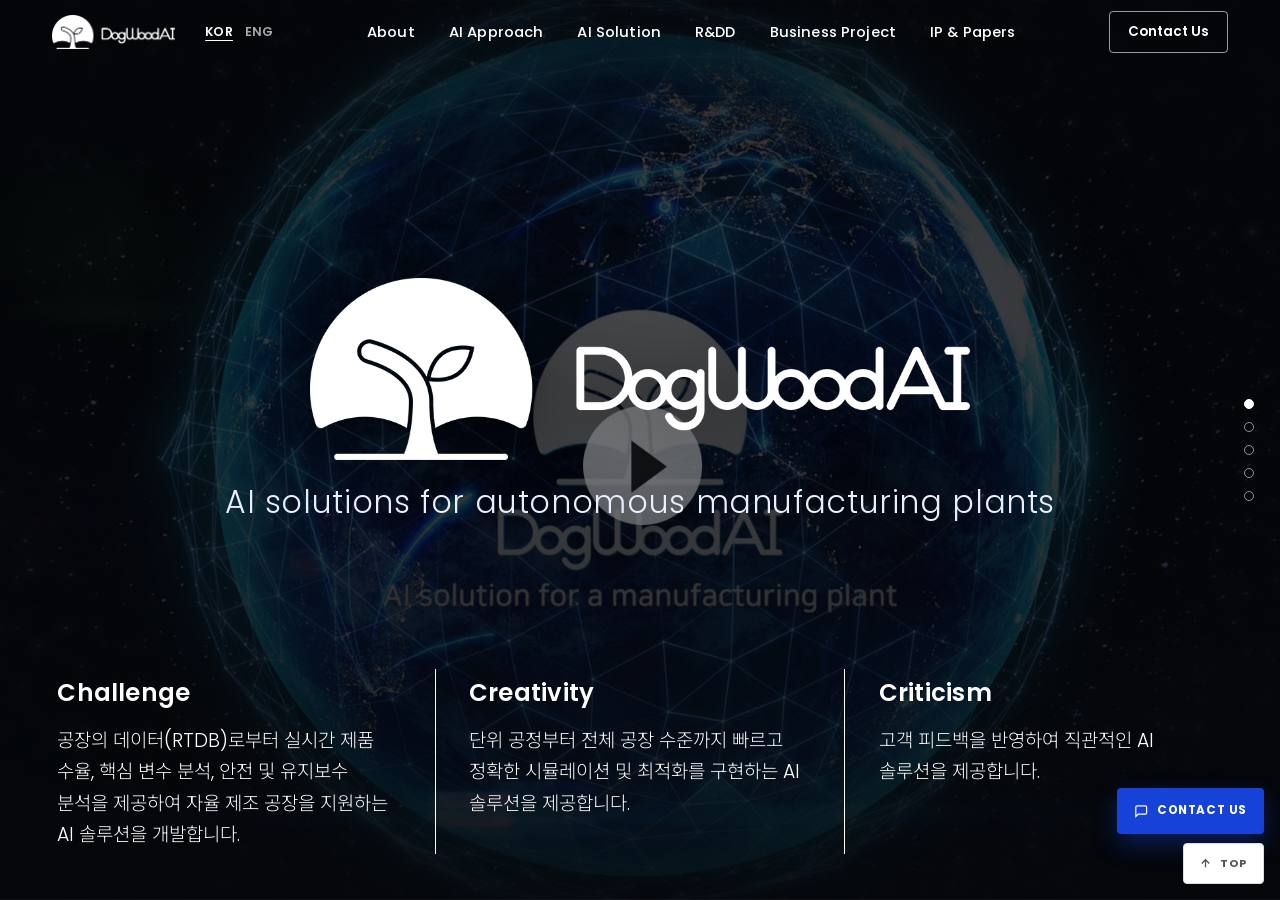
==== commit 3e7b5ac7: "⚡️ UPDATE: contact 폼제출 netlify-form으로 변경 폼제출 시 netlify-form으로 전송되게 설정, 이후 netlify배포에서 테스트해볼 예정.." ====
--- a/index.html
+++ b/index.html
@@ -123,22 +123,26 @@
               <div><b data-i18n="contact.email.l"></b><span>dogwoodai@dogwoodai.com</span></div>
             </div>
           </div>
-          <form class="contact-form" id="contactForm">
+          <form class="contact-form" id="contactForm" name="contact" method="POST" action="/" data-netlify="true" netlify-honeypot="bot-field">
+            <input type="hidden" name="form-name" value="contact">
+            <p class="netlify-honeypot">
+              <label>Do not fill this out if you are human: <input name="bot-field"></label>
+            </p>
             <h2 class="h-md" data-i18n="contact.form.t" style="margin-bottom:22px"></h2>
             <div class="form-row">
-              <div class="field"><label data-i18n="contact.f.name"></label><input type="text" data-i18n-ph="contact.f.name.ph" required></div>
-              <div class="field"><label data-i18n="contact.f.company"></label><input type="text" data-i18n-ph="contact.f.company.ph"></div>
+              <div class="field"><label data-i18n="contact.f.name"></label><input type="text" name="name" data-i18n-ph="contact.f.name.ph" required></div>
+              <div class="field"><label data-i18n="contact.f.company"></label><input type="text" name="company" data-i18n-ph="contact.f.company.ph"></div>
             </div>
             <div class="form-row">
-              <div class="field"><label data-i18n="contact.f.email"></label><input type="email" data-i18n-ph="contact.f.email.ph" required></div>
-              <div class="field"><label data-i18n="contact.f.phone"></label><input type="tel" data-i18n-ph="contact.f.phone.ph"></div>
+              <div class="field"><label data-i18n="contact.f.email"></label><input type="email" name="email" data-i18n-ph="contact.f.email.ph" required></div>
+              <div class="field"><label data-i18n="contact.f.phone"></label><input type="tel" name="phone" data-i18n-ph="contact.f.phone.ph"></div>
             </div>
             <div class="field">
               <label data-i18n="contact.f.msg"></label>
-              <textarea maxlength="500" data-i18n-ph="contact.f.msg.ph" required></textarea>
+              <textarea name="message" maxlength="500" data-i18n-ph="contact.f.msg.ph" required></textarea>
               <div class="char-count">0 / 500</div>
             </div>
-            <label class="consent"><input type="checkbox" required><span data-i18n="contact.consent"></span></label>
+            <label class="consent"><input type="checkbox" name="consent" value="yes" required><span data-i18n="contact.consent"></span></label>
             <button type="submit" class="btn btn-primary btn-lg" style="width:100%;justify-content:center" data-i18n="contact.submit"></button>
           </form>
         </div>
--- a/css/style.css
+++ b/css/style.css
@@ -270,20 +270,20 @@
 .hero-overlay{position:absolute;inset:0;z-index:1;
   background:radial-gradient(120% 90% at 50% 35%,rgba(5,8,13,.45),rgba(5,8,13,.86) 90%)}
 .hero-inner{position:relative;z-index:3;width:100%;max-width:1200px;padding:0 24px;text-align:center;
-  display:flex;flex-direction:column;align-items:center;margin-top:-100px}
-.hero-logo{width:min(660px,86vw);height:auto;margin:0 auto 24px;
+  display:flex;flex-direction:column;align-items:center;margin-top:clamp(-100px,-12vh,-52px)}
+.hero-logo{width:min(660px,86vw,82vh);height:auto;margin:0 auto clamp(12px,3vh,24px);
   filter:drop-shadow(0 6px 30px rgba(0,0,0,.4));animation:heroFade 1.2s ease both}
-.hero-tagline{color:#eaf0fb;font-size:clamp(1.16rem,2.7vw,2.2rem);font-weight:300;letter-spacing:.02em;
+.hero-tagline{color:#eaf0fb;font-size:clamp(.94rem,3.5vh,2.2rem);font-weight:300;letter-spacing:.02em;
   animation:heroFade 1.2s .15s ease both}
 @keyframes heroFade{from{opacity:0;transform:translateY(18px)}to{opacity:1;transform:none}}
 
 /* Challenge / Creativity / Criticism at the bottom */
-.hero-3c{position:absolute;left:0;right:0;bottom:46px;z-index:3;animation:heroFade 1.2s .3s ease both}
+.hero-3c{position:absolute;left:0;right:0;bottom:clamp(22px,6vh,46px);z-index:3;animation:heroFade 1.2s .3s ease both}
 .hero-3c .wrap{max-width:1500px;margin:0 auto;padding:0 24px;display:grid;grid-template-columns:repeat(3,1fr)}
-.hero-3c dl{padding:4px 38px}
+.hero-3c dl{padding:4px clamp(20px,2.6vw,38px)}
 .hero-3c dl.line{border-left:1px solid #fff;border-right:1px solid #fff}
-.hero-3c dt{color:#fff;font-weight:600;font-size:1.7rem;margin-bottom:12px;letter-spacing:.01em}
-.hero-3c dd{font-size:1.3rem;line-height:1.75;color:#fff;font-weight:300}
+.hero-3c dt{color:#fff;font-weight:600;font-size:clamp(1rem,2.7vh,1.7rem);margin-bottom:clamp(5px,1.6vh,12px);letter-spacing:.01em}
+.hero-3c dd{font-size:clamp(.82rem,2.1vh,1.3rem);line-height:clamp(1.36,2.4vh,1.75);color:#fff;font-weight:300}
 
 /* vertical slide dots */
 .hero-dots{position:absolute;right:30px;top:50%;transform:translateY(-50%);z-index:4;display:flex;flex-direction:column;gap:14px}
@@ -521,6 +521,7 @@
 .ci-item b{display:block;font-size:.82rem;color:var(--muted);text-transform:uppercase;letter-spacing:.08em;margin-bottom:3px}
 .ci-item span{font-size:1.04rem;font-weight:600;color:var(--ink);overflow-wrap:anywhere}
 .contact-form{background:#fff;border:1px solid var(--line);border-radius:var(--radius-lg);padding:36px;box-shadow:var(--shadow)}
+.netlify-honeypot{display:none}
 .form-row{display:grid;grid-template-columns:1fr 1fr;gap:18px}
 .field{margin-bottom:18px}
 .field label{display:block;font-weight:600;font-size:.9rem;margin-bottom:8px}
@@ -584,7 +585,7 @@
    =================================================================== */
 @media(max-width:1024px){
   .hero-3c dl{padding:4px 22px}
-  .hero-3c dd{font-size:.95rem}
+  .hero-3c dd{font-size:clamp(.82rem,2.1vh,.95rem)}
   .split{grid-template-columns:1fr;gap:36px}
   .split.rev .split-media{order:0}
   .contact-wrap{grid-template-columns:1fr;gap:32px}
@@ -594,21 +595,21 @@
   }
 }
 @media(max-width:1200px){
-  .hero{height:auto;min-height:0;padding:128px 0 64px;flex-direction:column}
+  .hero{height:auto;min-height:0;padding:clamp(92px,14vh,128px) 0 clamp(46px,8vh,64px);flex-direction:column}
   .hero-inner{margin-top:0}
-  .hero-3c{position:relative;left:auto;right:auto;bottom:auto;margin-top:46px;width:100%}
-  .hero-3c .wrap{grid-template-columns:1fr;gap:24px;max-width:560px}
+  .hero-3c{position:relative;left:auto;right:auto;bottom:auto;margin-top:clamp(28px,7vh,46px);width:100%}
+  .hero-3c .wrap{grid-template-columns:1fr;gap:clamp(14px,3vh,24px);max-width:560px}
   .hero-3c dl{padding:0;text-align:center}
-  .hero-3c dl.line{border:none;border-top:1px solid rgba(255,255,255,.16);border-bottom:1px solid rgba(255,255,255,.16);padding:24px 0}
-  .hero-3c dt{font-size:1.35rem;margin-bottom:8px}
-  .hero-3c dd{font-size:.95rem;line-height:1.72}
+  .hero-3c dl.line{border:none;border-top:1px solid rgba(255,255,255,.16);border-bottom:1px solid rgba(255,255,255,.16);padding:clamp(14px,3.5vh,24px) 0}
+  .hero-3c dt{font-size:clamp(.98rem,2.8vh,1.35rem);margin-bottom:clamp(5px,1.4vh,8px)}
+  .hero-3c dd{font-size:clamp(.78rem,2vh,.95rem);line-height:1.56}
   .hero-dots{display:none}
 }
 @media(max-width:1200px) and (min-width:993px){
   body.fp .panel.hero{
     height:auto;
     min-height:100vh;
-    padding:128px 0 64px;
+    padding:clamp(92px,14vh,128px) 0 clamp(46px,8vh,64px);
     justify-content:center;
     overflow:auto;
   }
@@ -625,9 +626,9 @@
   .dropdown.wide .dropdown-grid{grid-template-columns:1fr}
 }
 @media(max-width:768px){
-  .hero{padding:130px 0 60px}
+  .hero{padding:clamp(96px,15vh,130px) 0 clamp(42px,8vh,60px)}
   .hero-3c .wrap{max-width:420px}
-  .hero-3c dd{font-size:.85rem}
+  .hero-3c dd{font-size:clamp(.76rem,2vh,.85rem)}
   .page-hero{padding:120px 0 56px}
 }
 @media(max-width:640px){
@@ -662,8 +663,8 @@
 .panel-dark .carousel-btn:hover{background:#fff;color:var(--navy-800)}
 
 /* right-side slide dots */
-.fp-dots{position:fixed;right:26px;top:50%;transform:translateY(-50%);z-index:60;display:none;flex-direction:column;gap:13px}
-.fp-dots span{width:10px;height:10px;border-radius:50%;border:1.5px solid rgba(255,255,255,.55);background:transparent;cursor:pointer;transition:.22s}
+.fp-dots{position:fixed;right:clamp(16px,3vh,26px);top:50%;transform:translateY(-50%);z-index:60;display:none;flex-direction:column;gap:clamp(8px,1.8vh,13px)}
+.fp-dots span{width:clamp(7px,1.4vh,10px);height:clamp(7px,1.4vh,10px);border-radius:50%;border:1.5px solid rgba(255,255,255,.55);background:transparent;cursor:pointer;transition:.22s}
 .fp-dots span:hover{border-color:#fff;transform:scale(1.18)}
 .fp-dots span.active{background:#fff;border-color:#fff}
 
@@ -671,9 +672,14 @@
 
 /* globe video panel */
 #video .container{max-width:2000px}
-.fp-video{position:relative;width:100%;max-width:min(2000px, calc(100vw - 48px));margin:0 auto;border-radius:16px;overflow:hidden;box-shadow:var(--shadow-lg)}
+.fp-video{position:relative;width:100%;max-width:min(2000px, calc(100vw - 48px), calc((100vh - 190px) * 1.777));margin:0 auto;border-radius:clamp(10px,2vh,16px);overflow:hidden;box-shadow:var(--shadow-lg)}
 .fp-video video{width:100%;height:auto;display:block;background:#000;aspect-ratio:16/9}
 #video .section-head{margin:0 auto 10px;}
+body[data-page="index.html"] .panel .section-head{margin-bottom:clamp(8px,2.4vh,30px)!important}
+body[data-page="index.html"] .panel .eyebrow{font-size:clamp(.64rem,1.5vh,.78rem)}
+body[data-page="index.html"] .panel .h-lg{font-size:clamp(1.45rem,4.4vh,2.7rem)}
+body[data-page="index.html"] .panel .h-md{font-size:clamp(1.08rem,2.8vh,1.7rem)}
+body[data-page="index.html"] .panel .lead{font-size:clamp(.84rem,1.9vh,1.12rem);line-height:1.58}
 
 /* footer panel */
 .panel-foot{padding:0;background:var(--navy-900)}
@@ -692,20 +698,34 @@
   html.fp,body.fp{height:100%;overflow:hidden}
   body.fp .fp-wrap{height:100vh;overflow-y:scroll;scroll-snap-type:y mandatory;scrollbar-width:none}
   body.fp .fp-wrap::-webkit-scrollbar{display:none}
-  body.fp .panel{height:100vh;min-height:100vh;padding:104px 0 64px;display:flex;flex-direction:column;justify-content:center;
+  body.fp .panel{height:100vh;min-height:100vh;padding:clamp(72px,11vh,104px) 0 clamp(40px,7vh,64px);display:flex;flex-direction:column;justify-content:center;
     scroll-snap-align:start;scroll-snap-stop:always;overflow:hidden}
   body.fp .panel.hero{padding:0}
   body.fp .panel-foot{height:auto;min-height:0;padding:0;justify-content:flex-start;overflow:visible;scroll-snap-align:end;scroll-snap-stop:normal}
   body.fp .fp-dots{display:flex}
   /* project/contact panels can exceed one screen — let them grow & scroll */
   body.fp .panel#projects1,body.fp .panel#projects2,body.fp .panel#contact{height:auto;min-height:100vh;overflow:visible}
+  body.fp[data-page="index.html"] .proj-box .pb-img{aspect-ratio:auto;height:clamp(110px,23vh,245px)}
+  body.fp[data-page="index.html"] .contact-card .contact-wrap{gap:clamp(22px,4.5vh,48px)}
+  body.fp[data-page="index.html"] .contact-card .field{margin-bottom:clamp(9px,1.9vh,18px)}
+  body.fp[data-page="index.html"] .contact-card .field label{font-size:clamp(.74rem,1.55vh,.9rem);margin-bottom:clamp(4px,1vh,8px)}
+  body.fp[data-page="index.html"] .contact-card .field input,
+  body.fp[data-page="index.html"] .contact-card .field textarea,
+  body.fp[data-page="index.html"] .contact-card .field select{padding:clamp(8px,1.7vh,13px) clamp(11px,2vh,16px);font-size:clamp(.78rem,1.7vh,.96rem)}
+  body.fp[data-page="index.html"] .contact-card .ci-item{gap:clamp(10px,2vh,16px)}
+  body.fp[data-page="index.html"] .contact-card .ci-ic{width:clamp(32px,6vh,44px);height:clamp(32px,6vh,44px)}
+  body.fp[data-page="index.html"] .contact-card .ci-ic svg{width:clamp(16px,3vh,22px);height:clamp(16px,3vh,22px)}
+  body.fp[data-page="index.html"] .contact-card .ci-item b{font-size:clamp(.68rem,1.35vh,.82rem)}
+  body.fp[data-page="index.html"] .contact-card .ci-item div span{font-size:clamp(.82rem,1.8vh,1.04rem);line-height:1.5}
+  body.fp[data-page="index.html"] .contact-card .consent{font-size:clamp(.72rem,1.5vh,.86rem);margin:clamp(4px,1vh,6px) 0 clamp(12px,2.4vh,22px)}
+  body.fp[data-page="index.html"] .contact-card .btn-lg{padding:clamp(10px,2vh,16px) clamp(22px,4vh,34px);font-size:clamp(.86rem,1.8vh,1.02rem)}
 }
 
 @media(max-width:1200px){
   body[data-page="index.html"] .hero{
     height:auto;
     min-height:100vh;
-    padding:128px 0 64px;
+    padding:clamp(92px,14vh,128px) 0 clamp(46px,8vh,64px);
     flex-direction:column;
   }
   body[data-page="index.html"] .hero-inner{
@@ -717,11 +737,11 @@
     right:auto;
     bottom:auto;
     width:100%;
-    margin-top:150px;
+    margin-top:clamp(28px,7vh,46px);
   }
   body[data-page="index.html"] .hero-3c .wrap{
     grid-template-columns:1fr;
-    gap:24px;
+    gap:clamp(14px,3vh,24px);
     max-width:560px;
   }
   body[data-page="index.html"] .hero-3c dl{
@@ -732,15 +752,15 @@
     border:none;
     border-top:1px solid rgba(255,255,255,.16);
     border-bottom:1px solid rgba(255,255,255,.16);
-    padding:24px 0;
+    padding:clamp(14px,3.5vh,24px) 0;
   }
   body[data-page="index.html"] .hero-3c dt{
-    font-size:1.35rem;
-    margin-bottom:8px;
+    font-size:clamp(.98rem,2.8vh,1.35rem);
+    margin-bottom:clamp(5px,1.4vh,8px);
   }
   body[data-page="index.html"] .hero-3c dd{
-    font-size:.95rem;
-    line-height:1.72;
+    font-size:clamp(.78rem,2vh,.95rem);
+    line-height:1.56;
   }
   body[data-page="index.html"] .hero-dots,
   body[data-page="index.html"] .fp-dots{
@@ -752,33 +772,33 @@
   body.fp[data-page="index.html"] .panel.hero{
     height:auto;
     min-height:100vh;
-    padding:128px 0 64px;
+    padding:clamp(92px,14vh,128px) 0 clamp(46px,8vh,64px);
     justify-content:center;
     overflow:auto;
   }
 }
 
 /* homepage Business Project grid (matches the real "box-wrap" slides) */
-.proj-grid{display:grid;grid-template-columns:repeat(3,1fr);gap:15px}
+.proj-grid{display:grid;grid-template-columns:repeat(3,1fr);gap:clamp(10px,1.8vh,15px)}
 .proj-box{background:rgba(255,255,255,.04);border:1px solid rgba(255,255,255,.1);border-radius:14px;overflow:hidden;
   transition:.25s;display:flex;flex-direction:column;text-align:left}
 .proj-box:hover{transform:translateY(-5px);border-color:rgba(56,189,248,.45);box-shadow:0 18px 44px rgba(0,0,0,.45)}
 .proj-box .pb-img{position:relative;aspect-ratio:16/10.2;overflow:hidden;background:#0a1f44}
 .proj-box .pb-img img{position:absolute;inset:0;width:100%;height:100%;object-fit:cover;transition:.4s}
 .proj-box:hover .pb-img img{transform:scale(1.06)}
-.proj-box .pb-body{padding:18px 20px 20px;flex:1;display:flex;flex-direction:column}
-.proj-box .pb-body h3{font-size:1rem;line-height:1.42;color:#fff;margin-bottom:13px;flex:1;font-weight:600}
-.proj-box .pb-more{font-size:.86rem;color:var(--cyan-400);font-weight:600;display:inline-flex;align-items:center;gap:6px}
+.proj-box .pb-body{padding:clamp(10px,2vh,18px) clamp(12px,2.2vh,20px) clamp(11px,2.2vh,20px);flex:1;display:flex;flex-direction:column}
+.proj-box .pb-body h3{font-size:clamp(.8rem,1.9vh,1rem);line-height:1.34;color:#fff;margin-bottom:clamp(7px,1.5vh,13px);flex:1;font-weight:600}
+.proj-box .pb-more{font-size:clamp(.72rem,1.55vh,.86rem);color:var(--cyan-400);font-weight:600;display:inline-flex;align-items:center;gap:6px}
 .proj-box .pb-more::before{content:"—";opacity:.7}
 
 /* homepage Contact panel card */
-.contact-card{background:#fff;border-radius:var(--radius-lg);padding:34px;box-shadow:var(--shadow-lg);max-width:1000px;margin:26px auto 0}
+.contact-card{background:#fff;border-radius:var(--radius-lg);padding:clamp(22px,4vh,34px);box-shadow:var(--shadow-lg);max-width:min(1000px, calc(100vw - 48px));margin:clamp(12px,2.8vh,26px) auto 0}
 .contact-card .contact-info h2{color:var(--ink)}
-.contact-card .contact-info .ci-item{padding:14px 0}
+.contact-card .contact-info .ci-item{padding:clamp(8px,1.8vh,14px) 0}
 .contact-card .contact-form{box-shadow:none;border:none;padding:0}
 .contact-card .contact-form h2,
 .contact-card .contact-form label{color:var(--ink)}
-.contact-card .contact-form textarea{min-height:120px}
+.contact-card .contact-form textarea{min-height:clamp(78px,15vh,120px)}
 .panel#contact .section-head h2{color:#fff}
 
 @media(max-width:640px){
@@ -848,15 +868,15 @@
 }
 
 /* floating quick buttons (bottom-right) */
-.quick{position:fixed;right:16px;bottom:16px;z-index:950;display:flex;flex-direction:column;align-items:flex-end;gap:9px}
+.quick{position:fixed;right:clamp(8px,2vh,16px);bottom:clamp(8px,2vh,16px);z-index:950;display:flex;flex-direction:column;align-items:flex-end;gap:clamp(5px,1vh,9px)}
 .q-contact{display:flex;align-items:center;gap:9px;background:#1742d8;color:#fff;font-weight:700;
-  font-size:.74rem;letter-spacing:.05em;padding:13px 17px;border-radius:4px;box-shadow:0 10px 24px rgba(23,66,216,.38);transition:.2s}
+  font-size:clamp(.6rem,1.38vh,.74rem);letter-spacing:.05em;padding:clamp(7px,1.45vh,13px) clamp(10px,2vh,17px);border-radius:4px;box-shadow:0 10px 24px rgba(23,66,216,.38);transition:.2s}
 .q-contact:hover{background:#0f33b5;transform:translateY(-2px)}
-.q-contact svg{width:15px;height:15px}
+.q-contact svg{width:clamp(10px,1.6vh,15px);height:clamp(10px,1.6vh,15px)}
 .q-top{display:flex;align-items:center;gap:8px;background:#fff;border:1px solid #d9dde6;color:#555;
-  font-weight:700;font-size:.7rem;letter-spacing:.05em;padding:11px 15px;border-radius:4px;transition:.2s;cursor:pointer}
+  font-weight:700;font-size:clamp(.57rem,1.28vh,.7rem);letter-spacing:.05em;padding:clamp(6px,1.25vh,11px) clamp(9px,1.75vh,15px);border-radius:4px;transition:.2s;cursor:pointer}
 .q-top:hover{border-color:#9aa3b5;color:#111}
-.q-top svg{width:13px;height:13px}
+.q-top svg{width:clamp(9px,1.45vh,13px);height:clamp(9px,1.45vh,13px)}
 
 /* IP & Papers tables */
 #patent h2,
@@ -1011,6 +1031,7 @@
 }
 .leader-content{
   min-width:0;
+  overflow-wrap:anywhere;
 }
 .leader-content .role{
   color:var(--blue-500);
@@ -1029,6 +1050,8 @@
   color:var(--slate);
   font-size:1.02rem;
   line-height:1.75;
+  overflow-wrap:anywhere;
+  word-break:normal;
 }
 body:has(.page-hero) .leader-content li{
   font-size:1.1rem;
@@ -1167,8 +1190,10 @@
   .company-proof-head{margin-top:36px}
   .principle-panel{padding:26px;min-height:auto}
   .principle-item{grid-template-columns:38px 1fr;gap:12px}
-  .leader-row{padding:28px}
+  .leader-row{padding:24px 20px}
   .leader-photo{width:150px;height:210px}
+  .leader-content li,
+  body:has(.page-hero) .leader-content li{font-size:.96rem;line-height:1.68;padding-left:15px}
   .sector-pill{white-space:normal;text-align:center}
   .customers-contact{width:100%;justify-content:center}
   .news-grid{grid-template-columns:1fr}
@@ -1202,11 +1227,225 @@
     grid-template-columns:1fr;
   }
   body[data-page="index.html"] .hero-3c{
-    margin-top:150px;
-  }
+    margin-top:clamp(28px,7vh,46px);
+  }
+}
+
+/* Low-height laptops: keep subpages compact without changing normal desktop sizing. */
+@media(max-height:720px) and (min-width:761px){
+  :root{--nav-h:58px}
+  .section{padding:clamp(54px,8vh,76px) 0}
+  .section-head{margin-bottom:clamp(22px,4vh,34px)}
+  .eyebrow{font-size:clamp(.64rem,1.45vh,.78rem)}
+  .h-xl{font-size:clamp(1.9rem,5.6vh,3.1rem)}
+  .h-lg{font-size:clamp(1.55rem,4.8vh,2.35rem)}
+  .h-md{font-size:clamp(1.12rem,3.2vh,1.55rem)}
+  .lead{font-size:clamp(.92rem,2.05vh,1.05rem);line-height:1.6}
+  .btn{padding:clamp(9px,1.8vh,13px) clamp(18px,3.6vh,26px);font-size:clamp(.82rem,1.75vh,.96rem)}
+  .btn-lg{padding:clamp(11px,2.1vh,16px) clamp(22px,4.2vh,34px);font-size:clamp(.88rem,1.9vh,1.02rem)}
+
+  .nav{height:var(--nav-h)}
+  .brand-logo{height:clamp(28px,5vh,34px)}
+  .nav-menu{gap:clamp(16px,3.3vh,26px)}
+  .nav-link{padding:clamp(16px,2.9vh,21px) 4px;font-size:clamp(.8rem,1.75vh,.92rem)}
+  .nav-cta{padding:clamp(7px,1.5vh,9px) clamp(13px,2.7vh,18px);font-size:clamp(.74rem,1.55vh,.84rem)}
+  .dropdown-grid{gap:clamp(24px,5vh,46px);padding:clamp(10px,2.1vh,15px) 24px}
+  .nav-rndd .dropdown-grid,
+  .nav-projects .dropdown-grid{gap:clamp(8px,1.8vh,12px) clamp(14px,3vh,20px);padding:clamp(12px,2.4vh,18px) 12px}
+  .drop-link b{font-size:clamp(.74rem,1.55vh,.88rem)}
+  .nav-rndd .drop-link b,
+  .nav-projects .drop-link b{font-size:clamp(.7rem,1.45vh,.82rem)}
+  .nav-rndd .drop-sub{font-size:clamp(.6rem,1.25vh,.68rem)}
+  .nav-menu .nav-item:nth-child(6) .dropdown-grid{transform:translateX(315px)}
+
+  .page-hero{height:clamp(178px,31vh,286px)}
+  .page-hero .container{padding:0 clamp(18px,3.8vh,28px)}
+  .page-hero h1{font-size:clamp(1.8rem,5.4vh,2.65rem)}
+  .subnav a{padding:clamp(11px,2.2vh,17px) clamp(12px,2.6vh,16px);font-size:clamp(.78rem,1.65vh,.92rem)}
+
+  .grid{gap:clamp(14px,2.8vh,24px)}
+  .tile{padding:clamp(20px,4vh,30px) clamp(18px,3.6vh,28px)}
+  .tile-ic{width:clamp(42px,7.2vh,56px);height:clamp(42px,7.2vh,56px);margin-bottom:clamp(12px,2.4vh,20px)}
+  .tile-ic svg{width:clamp(21px,3.8vh,28px);height:clamp(21px,3.8vh,28px)}
+  .tile h3{font-size:clamp(1rem,2.25vh,1.22rem);margin:clamp(4px,1vh,6px) 0 clamp(8px,1.8vh,12px)}
+  .tile p{font-size:clamp(.82rem,1.8vh,.95rem);line-height:1.62}
+  .tile .tile-more{margin-top:clamp(11px,2.2vh,18px);font-size:clamp(.76rem,1.65vh,.88rem)}
+  .chip{padding:clamp(7px,1.5vh,9px) clamp(12px,2.7vh,16px);font-size:clamp(.78rem,1.65vh,.9rem)}
+
+  .intro-quote{font-size:clamp(1rem,2.3vh,1.18rem);line-height:1.72;margin:clamp(36px,6vh,56px) 0 8px;padding:clamp(8px,1.7vh,12px) clamp(16px,3.4vh,24px)}
+  .detail{gap:clamp(42px,7.5vh,76px);padding:clamp(54px,8.5vh,84px) 0}
+  .detail h2,
+  .mod h2,
+  #patent h2,
+  #publications h2{font-size:clamp(1.5rem,4.2vh,2.05rem)}
+  .uh{font-size:clamp(1.05rem,2.35vh,1.25rem);margin:clamp(20px,4vh,30px) 0 clamp(9px,1.9vh,13px)}
+  .detail p,
+  .solution-copy p{font-size:clamp(.95rem,2.05vh,1.08rem);line-height:1.72}
+  .dash-list{gap:clamp(6px,1.3vh,9px)}
+  .dash-list li{font-size:clamp(.95rem,2.05vh,1.12rem);line-height:1.65}
+  .d-fig figcaption{font-size:clamp(.82rem,1.75vh,.98rem);margin-top:clamp(8px,1.8vh,13px)}
+
+  .spec{gap:clamp(14px,2.8vh,20px)}
+  .spec-item{padding:clamp(18px,3.6vh,24px)}
+  .spec-item .si-ic{width:clamp(36px,6.5vh,44px);height:clamp(36px,6.5vh,44px);margin-bottom:clamp(10px,2vh,14px)}
+  .spec-item h4{font-size:clamp(.92rem,2vh,1.05rem)}
+  .spec-item p{font-size:clamp(.8rem,1.7vh,.9rem);line-height:1.58}
+  th,td{padding:clamp(10px,2vh,15px) clamp(12px,2.6vh,18px);font-size:clamp(.78rem,1.65vh,.92rem)}
+  body:has(.page-hero) th,
+  body:has(.page-hero) td{font-size:clamp(.86rem,1.85vh,1.02rem)}
+
+  .news-grid{gap:clamp(16px,3.2vh,26px)}
+  .news-body{padding:clamp(16px,3vh,22px)}
+  .news-body strong{font-size:clamp(.96rem,2.05vh,1.12rem);line-height:1.38}
+  .news-detail{padding:clamp(34px,6vh,54px)}
+  .news-detail-head{padding-bottom:clamp(18px,3.8vh,28px);margin-bottom:clamp(22px,4.5vh,34px)}
+  .news-detail-body{gap:clamp(16px,3.2vh,24px)}
+  .news-detail-body p{font-size:clamp(.92rem,1.95vh,1.08rem);line-height:1.72}
+  section:has(.news-detail-wrap){padding-top:clamp(42px,7vh,64px)}
+
+  .contact-wrap{gap:clamp(28px,5vh,48px)}
+  .contact-info .ci-item{gap:clamp(11px,2.2vh,16px);padding:clamp(12px,2.4vh,20px) 0}
+  .ci-ic{width:clamp(38px,7vh,48px);height:clamp(38px,7vh,48px)}
+  .ci-ic svg{width:clamp(17px,3.2vh,22px);height:clamp(17px,3.2vh,22px)}
+  .ci-item b{font-size:clamp(.7rem,1.45vh,.82rem)}
+  .ci-item span{font-size:clamp(.88rem,1.9vh,1.04rem);line-height:1.48}
+  .contact-form{padding:clamp(24px,4.6vh,36px)}
+  .form-row{gap:clamp(12px,2.4vh,18px)}
+  .field{margin-bottom:clamp(12px,2.4vh,18px)}
+  .field label{font-size:clamp(.76rem,1.6vh,.9rem);margin-bottom:clamp(5px,1.1vh,8px)}
+  .field input,.field textarea,.field select{padding:clamp(9px,1.9vh,13px) clamp(12px,2.4vh,16px);font-size:clamp(.82rem,1.75vh,.96rem)}
+  .field textarea{min-height:clamp(100px,20vh,150px)}
+  .consent{font-size:clamp(.74rem,1.55vh,.86rem);margin:clamp(4px,1vh,6px) 0 clamp(14px,2.8vh,22px)}
+  .map-box,
+  .map-box iframe{min-height:clamp(180px,31vh,240px)}
+  .toast{padding:clamp(10px,2vh,15px) clamp(18px,3.6vh,26px);font-size:clamp(.82rem,1.7vh,1rem)}
+
+  .cta-band{padding:clamp(34px,6.5vh,56px) clamp(26px,5vh,56px)}
+  .cta-band p{margin-bottom:clamp(18px,3.6vh,28px);font-size:clamp(.9rem,1.9vh,1rem)}
+  .site-footer{padding:clamp(18px,3.6vh,26px) 0}
+  .footer-simple{gap:clamp(14px,2.8vh,24px)}
+  .footer-contact{font-size:clamp(.78rem,1.6vh,.9rem)}
+  .footer-copy{font-size:clamp(.7rem,1.4vh,.82rem)}
+  .social img{width:clamp(22px,4vh,28px);height:clamp(22px,4vh,28px)}
+
+  .dwp{gap:clamp(22px,4.2vh,34px);margin:clamp(24px,4.8vh,38px) 0 10px}
+  .dwp-col{gap:clamp(14px,2.8vh,22px)}
+  .dwp-card{padding:clamp(18px,3.6vh,26px)}
+  .dwp-card .wheel{max-width:min(510px, 62vh);margin-bottom:clamp(12px,2.4vh,18px)}
+  .dwp-card h3{font-size:clamp(1.12rem,2.5vh,1.38rem)}
+  .dwp-card p{font-size:clamp(.86rem,1.85vh,1rem);line-height:1.65}
+  .mod{padding:clamp(22px,4.2vh,30px) 0}
+  .mod .diagram{margin-top:clamp(18px,3.6vh,30px)}
+  .solution-copy{margin-top:clamp(12px,2.4vh,18px)}
+
+  .principle-panel{min-height:clamp(280px,48vh,360px);padding:clamp(24px,4.6vh,34px)}
+  .principle-panel::before{width:clamp(190px,36vh,280px);height:clamp(190px,36vh,280px)}
+  .principle-panel-head{margin-bottom:clamp(14px,2.8vh,22px)}
+  .principle-item{grid-template-columns:clamp(34px,6.2vh,44px) 1fr;gap:clamp(10px,2vh,16px);padding:clamp(12px,2.5vh,20px) 0}
+  .principle-item>span{width:clamp(28px,5.2vh,34px);height:clamp(28px,5.2vh,34px)}
+  .principle-item b{font-size:clamp(.9rem,1.95vh,1.05rem)}
+  .principle-item p,
+  body:has(.page-hero) .principle-item p{font-size:clamp(.82rem,1.75vh,.98rem);line-height:1.58}
+  .leadership-stack{gap:clamp(16px,3vh,22px)}
+  .leader-row{grid-template-columns:clamp(230px,38vh,300px) 1fr;gap:clamp(54px,10vh,130px);padding:clamp(28px,5.2vh,40px)}
+  .leader-row--text{grid-template-columns:1fr}
+  .leader-photo{width:clamp(230px,38vh,300px);height:clamp(322px,53vh,420px)}
+  .leader-content h3{font-size:clamp(1.18rem,2.5vh,1.45rem)}
+  .leader-content .role{font-size:clamp(.84rem,1.75vh,1rem);margin-bottom:clamp(10px,2vh,15px)}
+  .leader-content ul{gap:clamp(5px,1.2vh,8px)}
+  .leader-content li,
+  body:has(.page-hero) .leader-content li{font-size:clamp(.86rem,1.82vh,1.02rem);line-height:1.6}
+  .portfolio-row{grid-template-columns:clamp(130px,24vh,170px) minmax(0,1fr);gap:clamp(14px,2.8vh,20px);padding:clamp(16px,3.2vh,22px)}
+  .sector-pill-grid{gap:clamp(8px,1.8vh,13px)}
+  .sector-pill{min-height:clamp(32px,5.8vh,40px);padding:clamp(7px,1.5vh,9px) clamp(11px,2.4vh,15px);font-size:clamp(.78rem,1.65vh,.9rem)}
+  .customer-head{margin-bottom:clamp(22px,4.4vh,34px)}
+  .customers-contact{padding:clamp(10px,2.1vh,14px) clamp(30px,6vh,44px)}
+}
+
+@media(max-height:620px) and (min-width:761px){
+  .section{padding:48px 0}
+  .page-hero{height:168px}
+  .page-hero h1{font-size:1.72rem}
+  .subnav a{padding:10px 12px}
+  .nav-menu .nav-item:nth-child(6) .dropdown-grid{transform:translateX(285px)}
+  .detail{padding:46px 0}
+  .leader-row{gap:42px}
+  .leader-photo{width:210px;height:294px}
 }
 
 /* Customer roadmap cards */
 .customer-roadmap .tile{position:relative;overflow:hidden}
 .customer-roadmap .tile::before{content:"";position:absolute;left:0;right:0;top:0;height:4px;background:linear-gradient(90deg,var(--blue-500),var(--cyan-400));opacity:.9}
 .customer-roadmap .tile .tag{margin-top:2px}
+
+/* 404 */
+.not-found-page{
+  min-height:calc(100svh - 135px);
+  display:flex;
+  align-items:center;
+  justify-content:center;
+  padding:calc(var(--nav-h) + 28px) 20px 42px;
+  background:
+    linear-gradient(180deg,#fff 0%,#f6f8fb 58%,#eef3fb 100%);
+}
+.not-found-panel{
+  width:min(860px,100%);
+  margin-top:-2vh;
+  text-align:center;
+}
+.not-found-kicker{
+  margin:0 0 18px;
+  font-family:Poppins, sans-serif;
+  font-size:clamp(5.5rem,12vw,9.5rem);
+  font-weight:800;
+  line-height:.82;
+  letter-spacing:0;
+  color:var(--blue-500);
+}
+.not-found-panel h1{
+  margin:0;
+  font-size:clamp(2.15rem,4.3vw,4rem);
+  line-height:1.12;
+  color:var(--ink);
+}
+.not-found-panel p:not(.not-found-kicker){
+  margin:20px auto 0;
+  max-width:720px;
+  color:var(--slate);
+  font-size:1.08rem;
+  line-height:1.65;
+}
+.not-found-actions{
+  display:flex;
+  flex-wrap:wrap;
+  gap:12px;
+  justify-content:center;
+  margin-top:28px;
+}
+.not-found-actions .btn{
+  min-width:132px;
+  justify-content:center;
+  border-radius:4px;
+}
+@media(max-width:640px){
+  .not-found-page{
+    min-height:calc(100svh - 156px);
+    padding:calc(var(--nav-h) + 22px) 20px 34px;
+  }
+  .not-found-panel{
+    margin-top:0;
+  }
+  .not-found-kicker{
+    font-size:clamp(4.25rem,24vw,6.5rem);
+  }
+  .not-found-panel p:not(.not-found-kicker){
+    max-width:100%;
+  }
+  .not-found-actions{
+    flex-direction:column;
+    align-items:stretch;
+  }
+  .not-found-actions .btn{
+    width:100%;
+  }
+}
